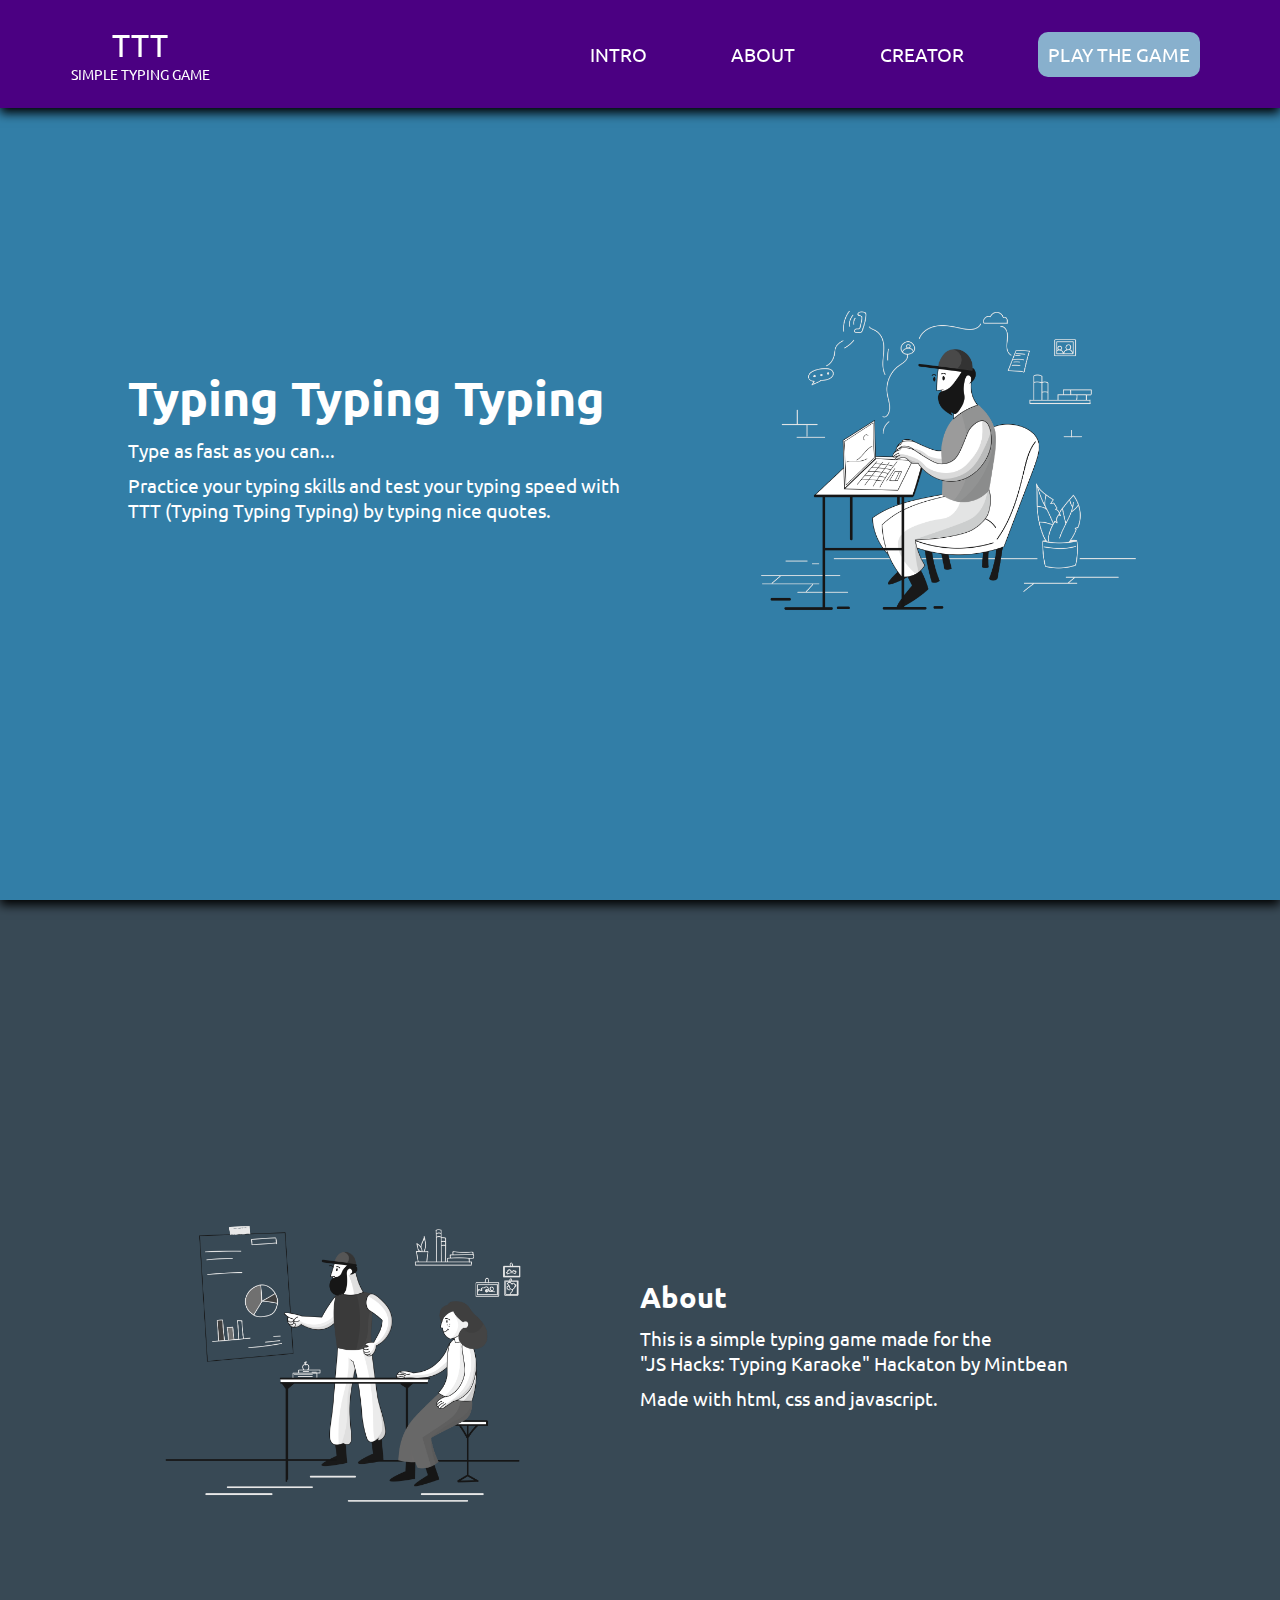
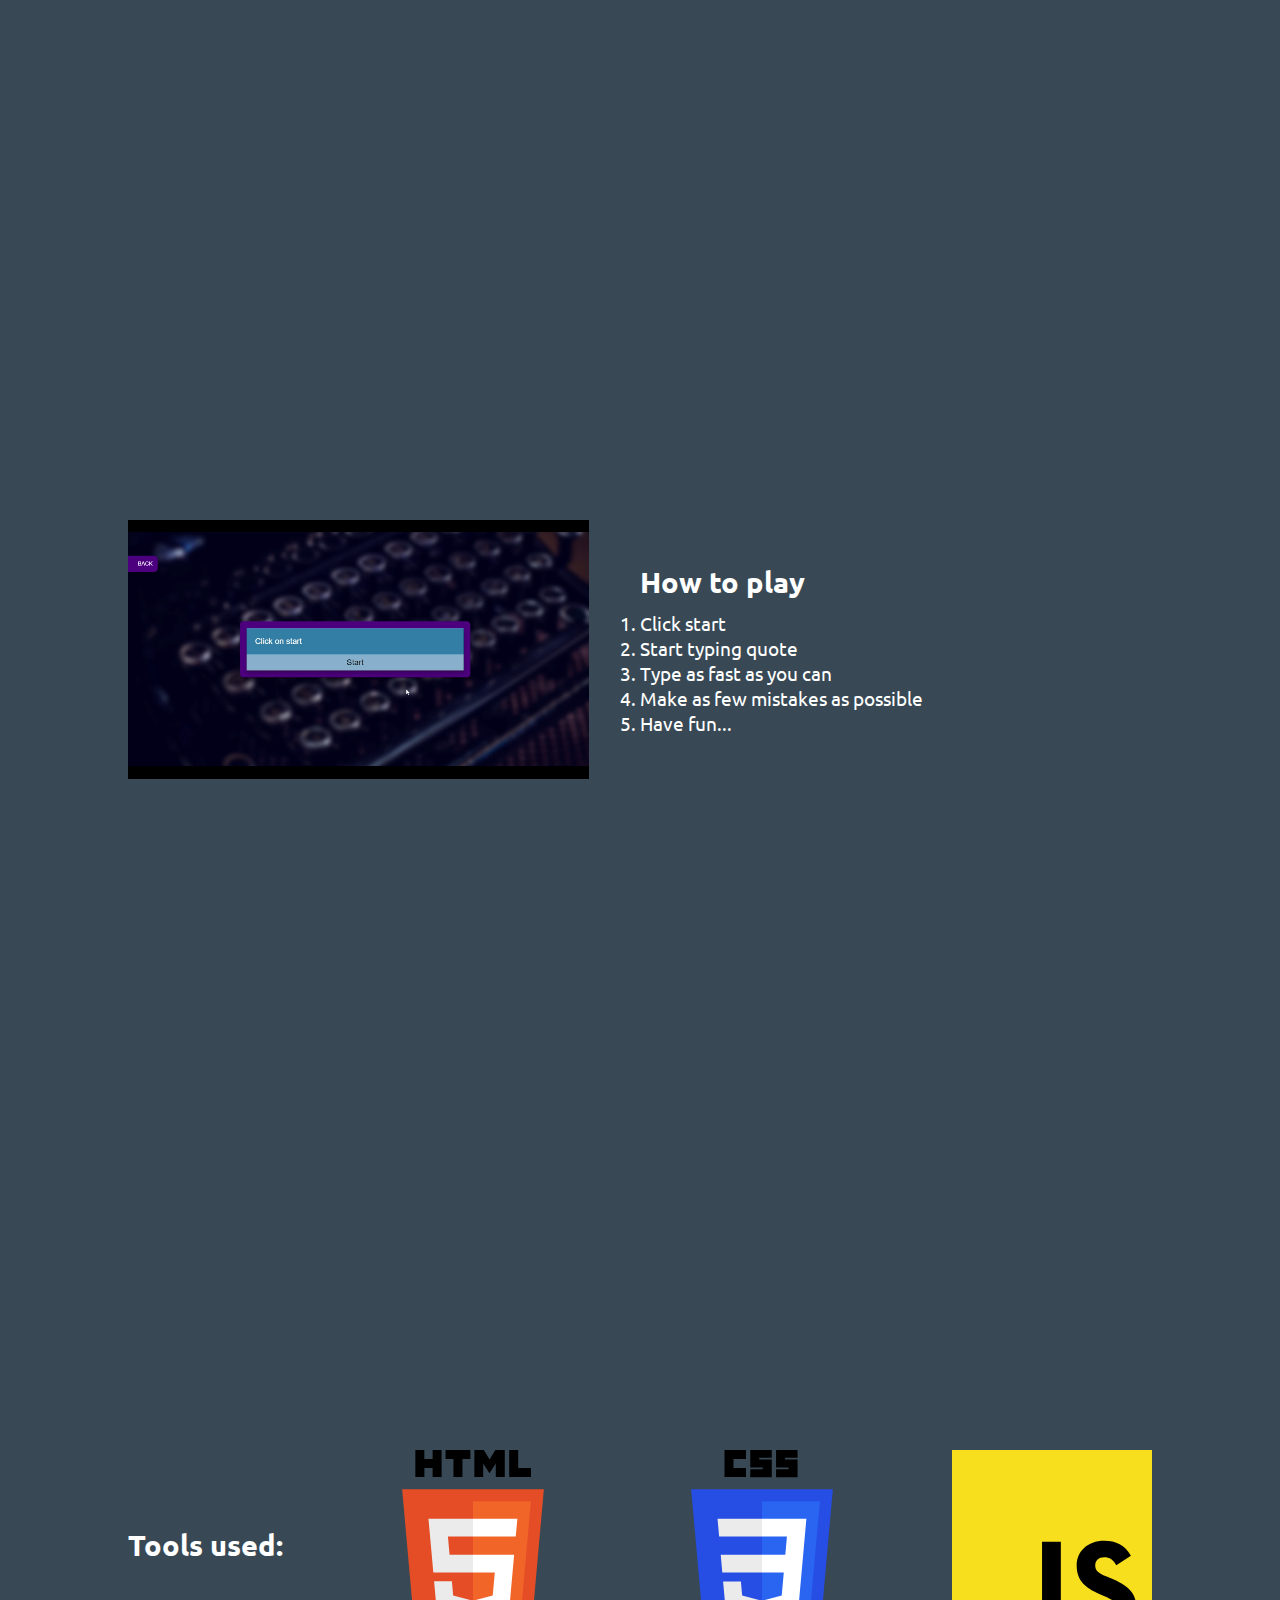
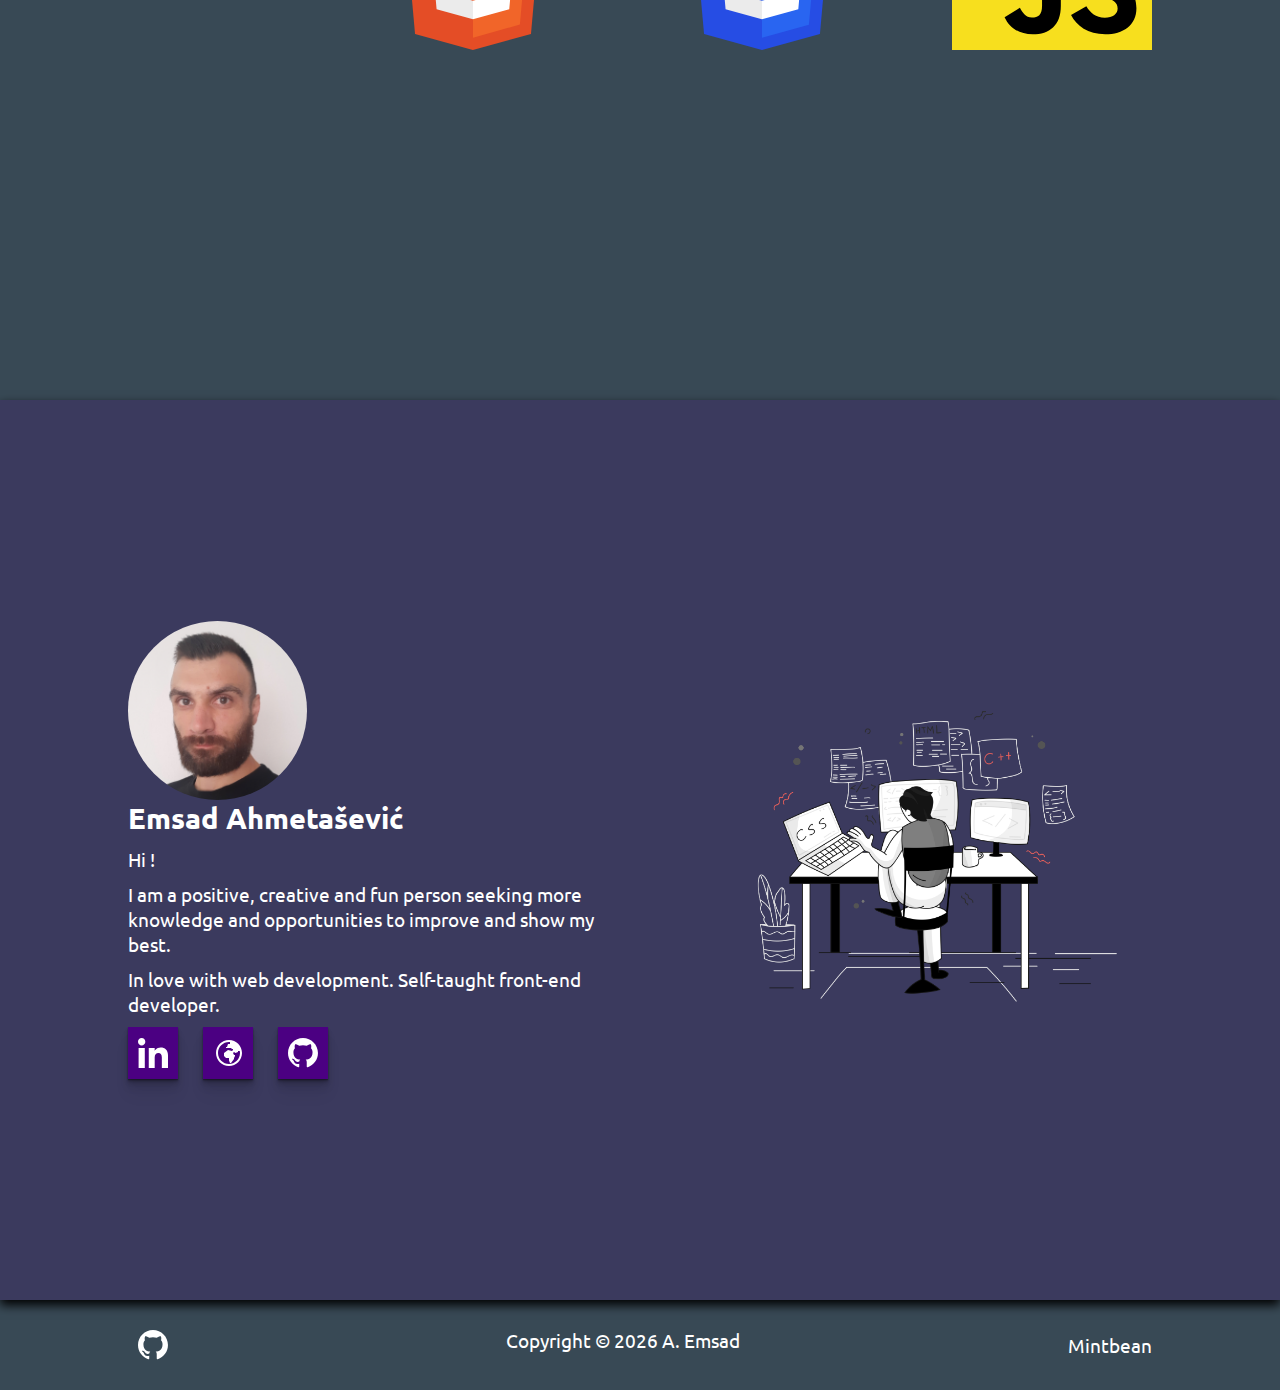
==== index.html @ a460795b "typing-game final v0.1" ====
<!DOCTYPE html>
<html lang="en">

<head>
    <meta charset="UTF-8">
    <meta http-equiv="X-UA-Compatible" content="IE=edge">
    <meta name="viewport" content="width=device-width, initial-scale=1.0">

    <link rel="stylesheet" href="https://cdnjs.cloudflare.com/ajax/libs/animate.css/4.1.1/animate.min.css" />

    <link rel="preconnect" href="https://fonts.gstatic.com">
    <link href="https://fonts.googleapis.com/css2?family=Oxygen&family=Ubuntu:wght@400;700&display=swap"
        rel="stylesheet">

    <title>Typing Typing Typing</title>

    <link rel="stylesheet" href="./css/style.css">
    <script src="./js/app.js" defer></script>
</head>

<body>

    <div class="loader">
        <div class="loader__spinner"></div>
    </div>

    <header>
        <div class="logo">
            <a href="#intro">
                TTT
                <div>Simple Typing Game</div>
            </a>

        </div>
        <nav>
            <ul>
                <li><a href="#intro">Intro</a></li>
                <li><a href="#about">About</a></li>
                <li><a href="#creator">Creator</a></li>
                <li><a class="playBtn" href="/game">Play the Game</a></li>
            </ul>
        </nav>
    </header>

    <section id="intro" class="intro">

        <div class="container">
            <article>
                <h1>Typing Typing Typing</h1>
                <p>Type as fast as you can...</p>
                <p>Practice your typing skills and test your typing speed with TTT (Typing Typing Typing) by typing nice
                    quotes.</p>
            </article>
            <aside>
                <img class="animate__animated animate__fadeInRight" src="./img/intro.png" alt="">
            </aside>
        </div>

    </section>

    <section id="about" class="about">

        <div class="container">
            <aside>
                <img class="animate__animated animate__fadeInLeft" src="./img/howto.png" alt="">
            </aside>
            <article>
                <h2>About</h2>
                <p>
                    This is a simple typing game made for the <br />
                    <a href="https://www.mintbean.io/">"JS Hacks: Typing Karaoke" Hackaton by Mintbean</a>
                </p>
                <p>
                    Made with html, css and javascript.
                </p>
            </article>
        </div>

    </section>

    <section class="about">

        <div class="container">
            <aside>
                <video autoplay loop>
                    <source src="./vid/ttt.webm" type="video/webm">
                    Your browser does not support the video tag.
                </video>
            </aside>
            <article>
                <h2>How to play</h2>
                <ol>
                    <li>Click start</li>
                    <li>Start typing quote</li>
                    <li>Type as fast as you can</li>
                    <li>Make as few mistakes as possible</li>
                    <li>Have fun...</li>
                </ol>
            </article>
        </div>

    </section>

    <section class="about">

        <div class="container">

            <h2>Tools used:</h2>
            <img class="toolIcon" src="./img/svg/html.svg" alt="">
            <img class="toolIcon" src="./img/svg/css.svg" alt="">
            <img class="toolIcon" src="./img/svg/javascript.svg" alt="">


        </div>

    </section>

    <section id="creator" class="creator">

        <div class="container">
            <article>
                <img class="avatar" src="./img/emsad.jpg" alt="">
                <h2>Emsad Ahmetašević</h2>
                <p>Hi !</p>
                <p>
                    I am a positive, creative and fun person seeking more knowledge and opportunities to improve and
                    show my best.
                </p>
                <p>In love with web development. Self-taught front-end developer.</p>

                <div class="social-icons">
                    <ul class="social-icons__list">
                        <li class="social-icons__list-item">
                            <a class="social-icon linkedin" href="https://www.linkedin.com/in/emsad" title="LinkedIn"
                                target="_blank">
                                <svg viewbox="0 0 280 280" xmlns="http://www.w3.org/2000/svg">
                                    <path
                                        d="M68.4,34.50000610351563 c0,19 -15.3,34.5 -34.2,34.5 c-18.9,0 -34.2,-15.4 -34.2,-34.5 c0,-19 15.3,-34.5 34.2,-34.5 C53.099999999999994,0.000006103515630684342 68.4,15.50000610351563 68.4,34.50000610351563 zM63.400000000000006,93.40000610351564 h-57.8 V280.20000610351565 h57.8 V93.40000610351564 zM155.8,93.40000610351564 h-55.4 V280.20000610351565 h55.4 c0,0 0,-69.3 0,-98 c0,-26.3 12.1,-41.9 35.2,-41.9 c21.3,0 31.5,15 31.5,41.9 c0,26.9 0,98 0,98 h57.5 c0,0 0,-68.2 0,-118.3 c0,-50 -28.3,-74.2 -68,-74.2 c-39.6,0 -56.3,30.9 -56.3,30.9 v-25.2 H155.8 z" />
                                </svg>
                            </a>
                        </li>
                        <li class="social-icons__list-item">
                            <a class="social-icon website" href="https://emsad87.github.io/" title="Website">
                                <svg width="32px" height="32px" viewBox="0 0 32 32" xmlns="http://www.w3.org/2000/svg">
                                    <path
                                        d="M 16 3 C 8.832 3 3 8.832 3 16 C 3 23.168 8.832 29 16 29 C 23.168 29 29 23.168 29 16 C 29 8.832 23.168 3 16 3 z M 16 5 C 16.338 5 16.67 5.0207813 17 5.0507812 L 17 7 L 15 7 L 14 10 L 13 10 L 13 11 L 18 11 L 19 12 L 20 12 L 20 13 L 19 14 L 15 13 L 11 16 L 11 19 L 13 21 L 16 21 L 16 23.5 L 17 26 L 18 26 L 21 22 L 21 21 L 22 19 L 22 18 L 21 18 L 20 16 L 21 15 L 22.5 16 L 25 15 L 25 14 L 26.808594 14 C 26.928594 14.65 27 15.316 27 16 C 27 22.065 22.065 27 16 27 C 9.935 27 5 22.065 5 16 C 5 9.935 9.935 5 16 5 z" />
                                </svg>
                            </a>
                        </li>
                        <li class="social-icons__list-item">
                            <a class="social-icon github" href="https://github.com/emsad87" title="GitHub"
                                target="_blank">
                                <svg viewbox="0 0 372 363" xmlns="http://www.w3.org/2000/svg">
                                    <path
                                        d="M185.89999389648438,0.000003051757815342171 c-102.6,0 -185.9,83.2 -185.9,185.9 c0,82.1 53.3,151.8 127.1,176.4 c9.3,1.7000000000000002 12.3,-4 12.3,-8.9 V318.7000030517578 c-51.7,11.3 -62.5,-21.9 -62.5,-21.9 c-8.4,-21.5 -20.6,-27.2 -20.6,-27.2 c-16.9,-11.5 1.3,-11.3 1.3,-11.3 c18.7,1.3 28.5,19.2 28.5,19.2 c16.6,28.4 43.5,20.2 54.1,15.4 c1.7000000000000002,-12 6.5,-20.2 11.8,-24.9 c-41.3,-4.7 -84.7,-20.6 -84.7,-91.9 c0,-20.3 7.3,-36.9 19.2,-49.9 c-1.9,-4.7 -8.3,-23.6 1.8,-49.2 c0,0 15.6,-5 51.1,19.1 c14.8,-4.1 30.7,-6.2 46.5,-6.3 c15.8,0.1 31.7,2.1 46.6,6.3 c35.5,-24 51.1,-19.1 51.1,-19.1 c10.1,25.6 3.8,44.5 1.8,49.2 c11.9,13 19.1,29.6 19.1,49.9 c0,71.4 -43.5,87.1 -84.9,91.7 c6.7,5.8 12.8,17.1 12.8,34.4 c0,24.9 0,44.9 0,51 c0,4.9 3,10.7 12.4,8.9 c73.8,-24.6 127,-94.3 127,-176.4 C371.79999389648435,83.20000305175782 288.4999938964844,0.000003051757815342171 185.89999389648438,0.000003051757815342171 z" />
                                </svg>
                            </a>
                        </li>
                    </ul>
                </div>

            </article>
            <aside>
                <img class="animate__animated animate__fadeInRight" src="./img/creator.png" alt="">
            </aside>

        </div>

    </section>

    <footer>

        <div class="container">
            <div class="icons">
                <div class="social-icons">
                    <ul class="social-icons__list">
                        <li class="social-icons__list-item">
                            <a class="social-icon github" href="https://emsad87.github.io/typing-game/" title="GitHub"
                                target="_blank">
                                <svg viewbox="0 0 372 363" xmlns="http://www.w3.org/2000/svg">
                                    <path
                                        d="M185.89999389648438,0.000003051757815342171 c-102.6,0 -185.9,83.2 -185.9,185.9 c0,82.1 53.3,151.8 127.1,176.4 c9.3,1.7000000000000002 12.3,-4 12.3,-8.9 V318.7000030517578 c-51.7,11.3 -62.5,-21.9 -62.5,-21.9 c-8.4,-21.5 -20.6,-27.2 -20.6,-27.2 c-16.9,-11.5 1.3,-11.3 1.3,-11.3 c18.7,1.3 28.5,19.2 28.5,19.2 c16.6,28.4 43.5,20.2 54.1,15.4 c1.7000000000000002,-12 6.5,-20.2 11.8,-24.9 c-41.3,-4.7 -84.7,-20.6 -84.7,-91.9 c0,-20.3 7.3,-36.9 19.2,-49.9 c-1.9,-4.7 -8.3,-23.6 1.8,-49.2 c0,0 15.6,-5 51.1,19.1 c14.8,-4.1 30.7,-6.2 46.5,-6.3 c15.8,0.1 31.7,2.1 46.6,6.3 c35.5,-24 51.1,-19.1 51.1,-19.1 c10.1,25.6 3.8,44.5 1.8,49.2 c11.9,13 19.1,29.6 19.1,49.9 c0,71.4 -43.5,87.1 -84.9,91.7 c6.7,5.8 12.8,17.1 12.8,34.4 c0,24.9 0,44.9 0,51 c0,4.9 3,10.7 12.4,8.9 c73.8,-24.6 127,-94.3 127,-176.4 C371.79999389648435,83.20000305175782 288.4999938964844,0.000003051757815342171 185.89999389648438,0.000003051757815342171 z" />
                                </svg>
                            </a>
                        </li>
                    </ul>
                </div>
            </div>
            <div class="copyright">
                <p>Copyright &copy; <span class="copy-year"></span> A. Emsad</p>
            </div>
            <div class="footer__right">
                <a href="https://www.mintbean.io/">Mintbean</a>
            </div>
        </div>

    </footer>
    <!-- Copyright year-->
    <script>
        document.querySelectorAll('.copy-year').forEach((element) => {
            element.innerText = new Date().getFullYear();
        });
    </script>
</body>

</html>
---- css/style.css ----
:root {
  --main-color: #4b0082;
  --second-color: #327ea7;
  --third-color: #384955;
  --highlight-color: #88b0cd;
  --main-font: "Ubuntu", sans-serif;
  --second-font: "Oxygen", sans-serif;
}

/* Reset */
*,
*::before,
*::after {
  box-sizing: border-box;
  padding: 0;
  margin: 0;
}

/* width */
::-webkit-scrollbar {
  width: 10px;
}

/* Track */
::-webkit-scrollbar-track {
  background: var(--third-color);
}

/* Handle */
::-webkit-scrollbar-thumb {
  background: var(--highlight-color);
  border-style: solid;
  border-width: 4px 0px;
  /* 5px top and bottom, 20px on the sides */
  border-color: var(--second-color);
}

/* Handle on hover */
::-webkit-scrollbar-thumb:hover {
  background: var(--second-color);
}

html {
  scroll-behavior: smooth;
  scroll-snap-type: y mandatory;
}

body {
  overflow-x: hidden;

  font-family: var(--main-font);
  font-size: 1.2rem;

  background-color: var(--third-color);
  color: white;
}

a {
  text-decoration: none;
  color: currentColor;
}

h1,
h2,
p {
  margin-bottom: 10px;
}

h1 {
  font-size: 3rem;
}

/* Loader */
.loader {
  position: absolute;
  top: 0;
  left: 0;
  width: 100vw;
  height: 100vh;
  z-index: 99;

  display: flex;
  justify-content: center;
  align-items: center;

  background: var(--main-color);
}

/* spinner */
.loader__spinner {
  width: 120px;
  height: 120px;

  border: 10px solid transparent;
  border-radius: 50%;
  border-top-color: var(--second-color);
  border-bottom-color: var(--second-color);

  filter: drop-shadow(0 0 5px var(--second-color));
  animation: spin 0.7s linear infinite;
}

/* spinner animation */
@keyframes spin {
  0% {
    transform: rotate(0deg);
    border-width: 10px;
  }
  50% {
    transform: rotate(180deg);
    border-width: 1px;
  }
  100% {
    transform: rotate(360deg);
    border-width: 10px;
  }
}

svg {
  fill: #fff;
  display: block;
}

.social-icons {
}

.social-icons__list {
  display: flex;
  gap: 25px;
}

.social-icons__list-item {
  display: flex;
  align-items: center;
  padding: 10px;
  color: currentColor;
}

.creator .social-icons__list-item {
  background: var(--main-color);
  box-shadow: 0 1px 1px rgba(0, 0, 0, 0.25), 0 2px 2px rgba(0, 0, 0, 0.2),
    0 4px 4px rgba(0, 0, 0, 0.15), 0 8px 8px rgba(0, 0, 0, 0.1),
    0 16px 16px rgba(0, 0, 0, 0.05);
}

.social-icon {
  display: block;
  height: auto;
  width: 30px;
  transition: all 0.5s;
}

.social-icon-text {
  display: inline-block;
  padding-left: 15px;
}

header {
  position: fixed;
  top: 0;
  width: 100%;
  z-index: 98;

  display: flex;
  justify-content: space-between;
  align-items: center;
  padding: 15px;

  color: white;

  background: var(--main-color);
  box-shadow: 0 5px 10px black;
}

.logo {
  width: 20%;

  font-size: 2rem;
  text-align: center;
}

.logo div {
  font-size: 0.9rem;
}

nav {
  width: 60%;
}

nav ul {
  display: flex;
  justify-content: space-evenly;
}

nav li {
  list-style: none;
}

header a {
  display: inline-block;
  width: 100%;
  padding: 10px;
  text-align: center;
  text-transform: uppercase;
}

.playBtn {
  background-color: var(--highlight-color);
  border-radius: 10px;
}

section {
  display: flex;
  position: relative;
  min-height: 100vh;
  width: 100%;

  z-index: 1;

  scroll-snap-align: start;
}

.container {
  position: relative;
  width: 80%;
  min-height: 100%;
  margin: 0 auto;
  display: flex;
  justify-content: space-between;
  align-items: center;
}

article {
  width: 50%;
}

aside {
  width: 45%;
}

.intro {
  background-color: var(--second-color);
  box-shadow: 0 5px 10px black;
}

img,
video {
  width: 100%;
  display: block;
}

.creator {
  background: url("../img/creator-bg.jpg") fixed center / cover;
  color: white;
  box-shadow: 0 5px 10px black;
}

.creator::before {
  content: "";
  position: absolute;
  top: 0;
  left: 0;
  z-index: -1;
  width: 100%;
  height: 100%;

  background-color: rgba(75, 0, 130, 0.2);
}

.avatar {
  border-radius: 50%;
  width: 35%;
}

.tools {
  display: flex;
}

.toolIcon {
  width: 200px;
  height: 200px;
}

footer {
  display: flex;
  min-height: 10vh;
  scroll-snap-align: end;
}
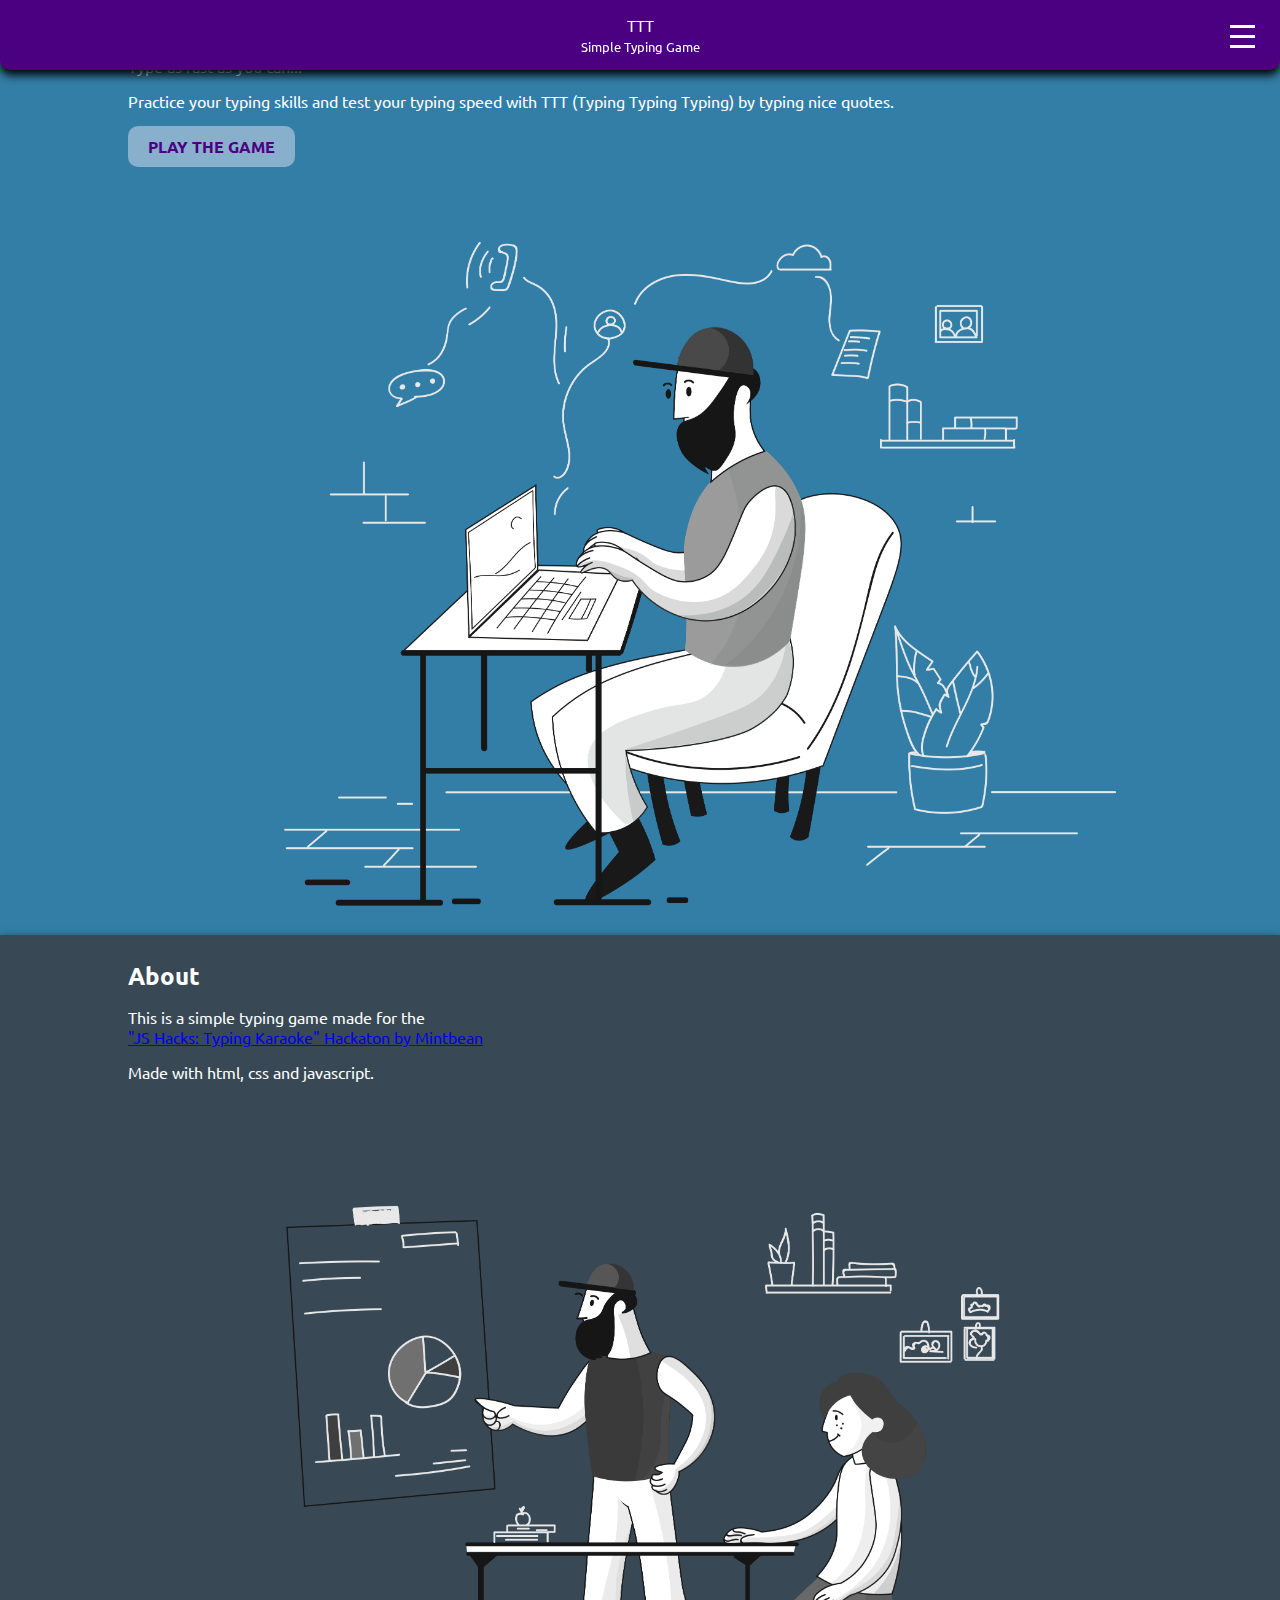
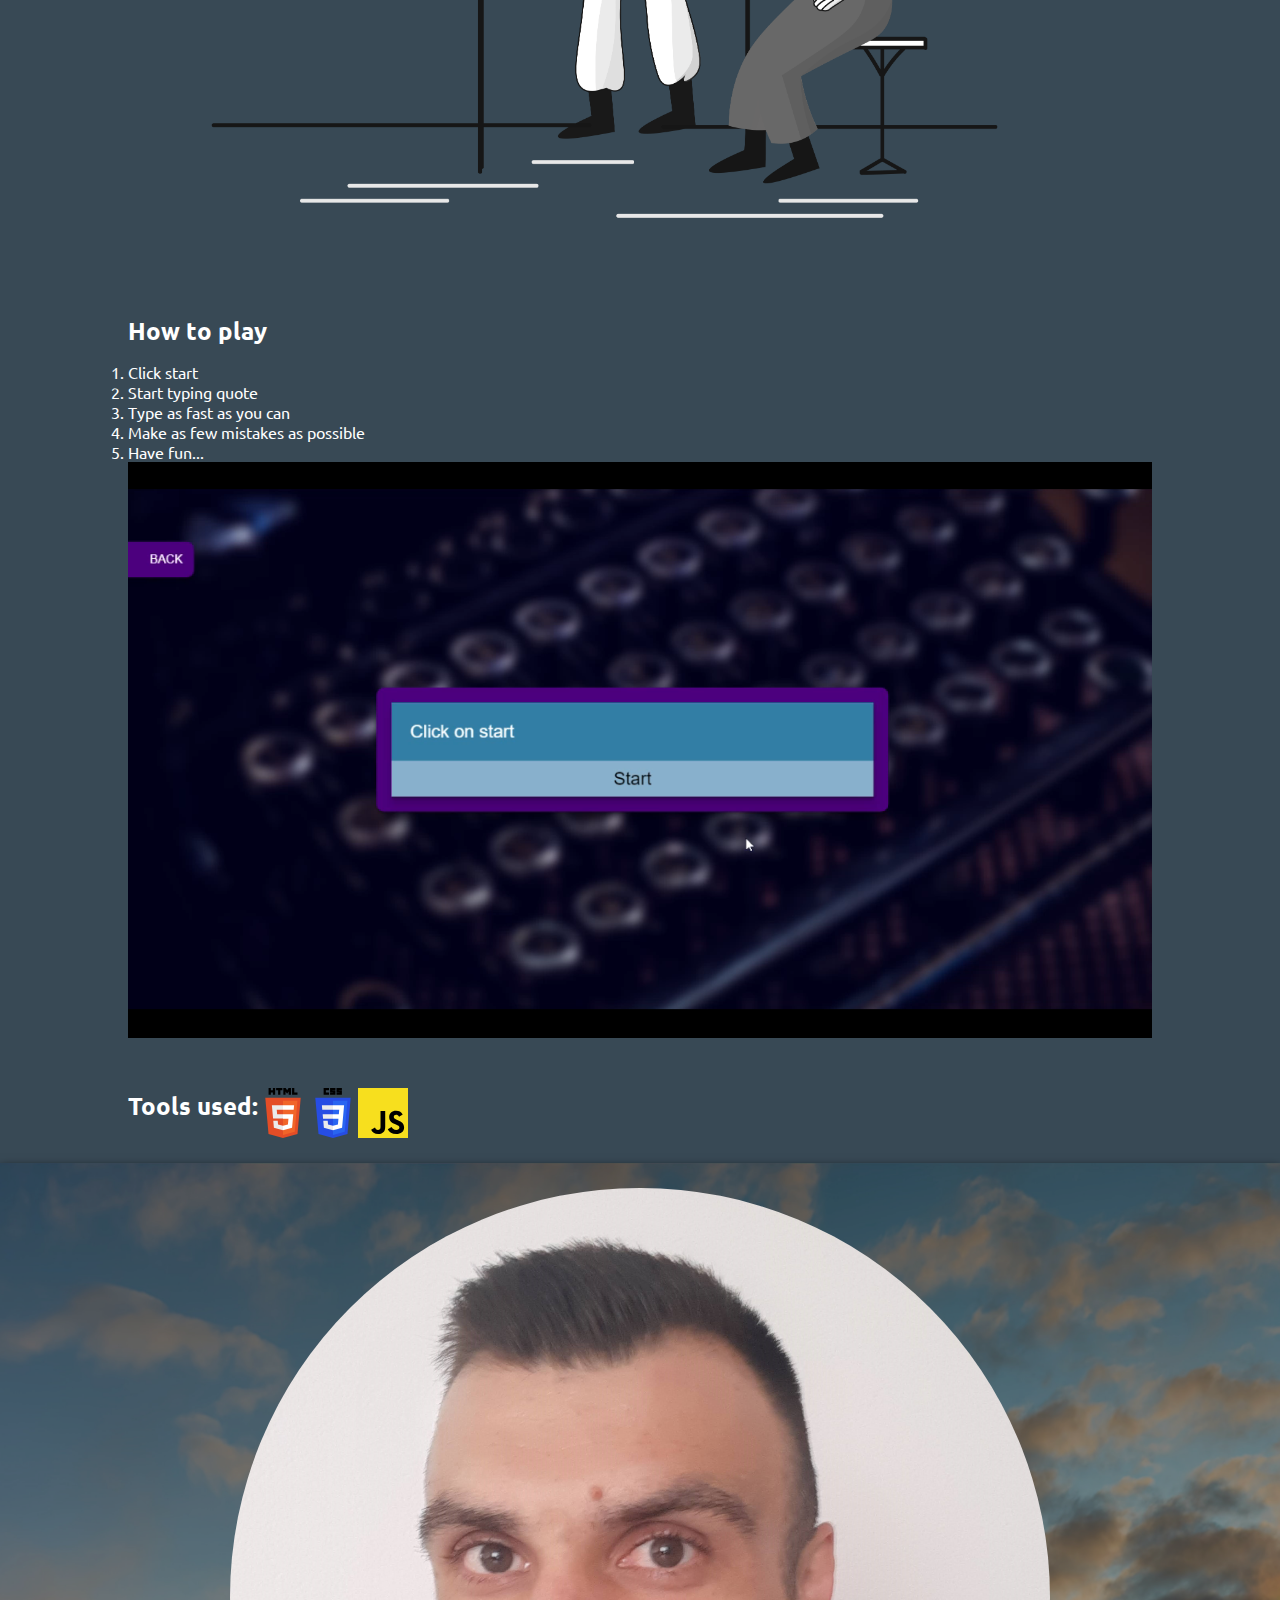
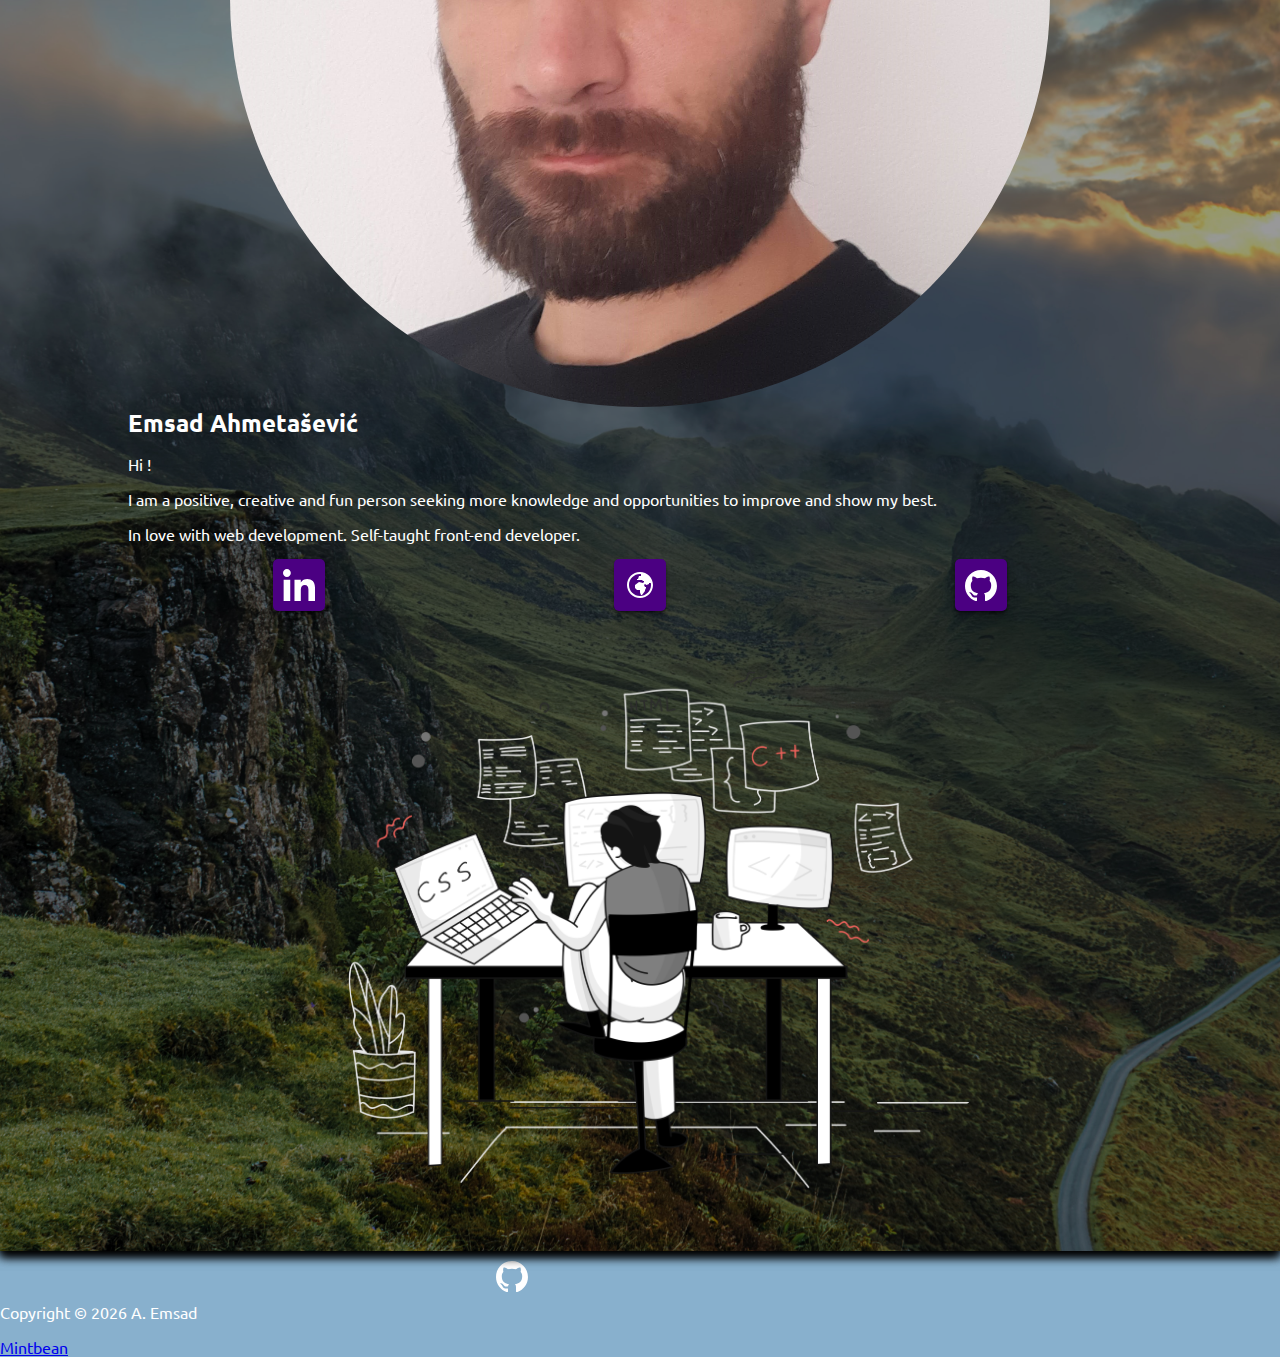
==== commit b2c58f36: "Changes" ====
--- a/index.html
+++ b/index.html
@@ -6,14 +6,31 @@
     <meta http-equiv="X-UA-Compatible" content="IE=edge">
     <meta name="viewport" content="width=device-width, initial-scale=1.0">
 
+    <!--  Essential META Tags -->
+
+    <meta property="og:title" content="TTT Typing Game by Emsad | JS Hacks: Typing Karaoke Hackaton by Mintbean">
+    <meta property=" og:description"
+        content="Type as fast as you can... | Practice your typing skills and test your typing speed with TTT (Typing Typing Typing) by typing nice quotes.">
+    <meta property="og:image" content="https://emsad87.github.io/typing-game/TTT.png">
+    <meta property="og:url" content="https://emsad87.github.io/typing-game/">
+    <meta name="twitter:card" content="summary_large_image">
+
+    <meta name="author" content="Emsad Ahmetašević">
+
+
+    <!--  Non-Essential, But Recommended -->
+
+    <meta property="og:site_name" content="TTT Typing Game by Emsad | JS Hacks: Typing Karaoke Hackaton by Mintbean">
+    <meta name="twitter:image:alt" content="TTT Typing Game Preview">
+
+    <title>TTT Typing Game by Emsad | JS Hacks: Typing Karaoke Hackaton by Mintbean</title>
+
     <link rel="stylesheet" href="https://cdnjs.cloudflare.com/ajax/libs/animate.css/4.1.1/animate.min.css" />
 
     <link rel="preconnect" href="https://fonts.gstatic.com">
     <link href="https://fonts.googleapis.com/css2?family=Oxygen&family=Ubuntu:wght@400;700&display=swap"
         rel="stylesheet">
 
-    <title>Typing Typing Typing</title>
-
     <link rel="stylesheet" href="./css/style.css">
     <script src="./js/app.js" defer></script>
 </head>
@@ -24,153 +41,145 @@
         <div class="loader__spinner"></div>
     </div>
 
-    <header>
+    <nav>
         <div class="logo">
             <a href="#intro">
-                TTT
-                <div>Simple Typing Game</div>
+                <div>TTT</div>
+                <small>Simple Typing Game</small>
             </a>
-
-        </div>
-        <nav>
-            <ul>
-                <li><a href="#intro">Intro</a></li>
-                <li><a href="#about">About</a></li>
-                <li><a href="#creator">Creator</a></li>
-                <li><a class="playBtn" href="/game">Play the Game</a></li>
-            </ul>
-        </nav>
-    </header>
-
-    <section id="intro" class="intro">
+        </div>
+        <div class="navbar__toggle" id="js-navbar-toggle"></div>
+        <ul id="js-menu" class="navbar__links">
+            <li><a href="#intro">Intro</a></li>
+            <li><a href="#about">About</a></li>
+            <li><a href="#creator">Creator</a></li>
+            <li><a class="playBtn" href="./game">Play the Game</a></li>
+        </ul>
+    </nav>
+
+    <header id="intro" class="intro">
 
         <div class="container">
+
             <article>
                 <h1>Typing Typing Typing</h1>
                 <p>Type as fast as you can...</p>
                 <p>Practice your typing skills and test your typing speed with TTT (Typing Typing Typing) by typing nice
                     quotes.</p>
+                <a class="playBtn" href="./game">Play the Game</a>
             </article>
             <aside>
-                <img class="animate__animated animate__fadeInRight" src="./img/intro.png" alt="">
+                <img src="./img/intro.png" alt="">
             </aside>
-        </div>
-
-    </section>
-
-    <section id="about" class="about">
+
+        </div>
+
+    </header>
+
+    <main class="main">
 
         <div class="container">
-            <aside>
-                <img class="animate__animated animate__fadeInLeft" src="./img/howto.png" alt="">
-            </aside>
-            <article>
-                <h2>About</h2>
-                <p>
-                    This is a simple typing game made for the <br />
-                    <a href="https://www.mintbean.io/">"JS Hacks: Typing Karaoke" Hackaton by Mintbean</a>
-                </p>
-                <p>
-                    Made with html, css and javascript.
-                </p>
-            </article>
-        </div>
-
-    </section>
-
-    <section class="about">
+
+            <section id="about" class="about">
+                <article>
+                    <h2>About</h2>
+                    <p>
+                        This is a simple typing game made for the <br />
+                        <a href="https://www.mintbean.io/">"JS Hacks: Typing Karaoke" Hackaton by Mintbean</a>
+                    </p>
+                    <p>
+                        Made with html, css and javascript.
+                    </p>
+                </article>
+                <aside>
+                    <img src="./img/howto.png" alt="">
+                </aside>
+            </section>
+
+            <section class="how-to-play">
+                <article>
+                    <h2>How to play</h2>
+                    <ol>
+                        <li>Click start</li>
+                        <li>Start typing quote</li>
+                        <li>Type as fast as you can</li>
+                        <li>Make as few mistakes as possible</li>
+                        <li>Have fun...</li>
+                    </ol>
+                </article>
+                <aside>
+                    <video autoplay loop>
+                        <source src="./vid/ttt.webm" type="video/webm">
+                        Your browser does not support the video tag.
+                    </video>
+                </aside>
+            </section>
+
+            <section class="tools">
+                <h2>Tools used:</h2>
+                <img class="toolIcon" src="./img/svg/html.svg" alt="">
+                <img class="toolIcon" src="./img/svg/css.svg" alt="">
+                <img class="toolIcon" src="./img/svg/javascript.svg" alt="">
+            </section>
+
+        </div>
+
+        <section id="creator" class="creator">
+
+            <div class="container">
+                <article>
+                    <img class="avatar" src="./img/emsad.jpg" alt="">
+                    <h2>Emsad Ahmetašević</h2>
+                    <p>Hi !</p>
+                    <p>
+                        I am a positive, creative and fun person seeking more knowledge and opportunities to improve and
+                        show my best.
+                    </p>
+                    <p>In love with web development. Self-taught front-end developer.</p>
+                    <div class="social-icons">
+                        <ul class="social-icons__list">
+                            <li class="social-icons__list-item">
+                                <a class="social-icon linkedin" href="https://www.linkedin.com/in/emsad"
+                                    title="LinkedIn" target="_blank">
+                                    <svg viewbox="0 0 280 280" xmlns="http://www.w3.org/2000/svg">
+                                        <path
+                                            d="M68.4,34.50000610351563 c0,19 -15.3,34.5 -34.2,34.5 c-18.9,0 -34.2,-15.4 -34.2,-34.5 c0,-19 15.3,-34.5 34.2,-34.5 C53.099999999999994,0.000006103515630684342 68.4,15.50000610351563 68.4,34.50000610351563 zM63.400000000000006,93.40000610351564 h-57.8 V280.20000610351565 h57.8 V93.40000610351564 zM155.8,93.40000610351564 h-55.4 V280.20000610351565 h55.4 c0,0 0,-69.3 0,-98 c0,-26.3 12.1,-41.9 35.2,-41.9 c21.3,0 31.5,15 31.5,41.9 c0,26.9 0,98 0,98 h57.5 c0,0 0,-68.2 0,-118.3 c0,-50 -28.3,-74.2 -68,-74.2 c-39.6,0 -56.3,30.9 -56.3,30.9 v-25.2 H155.8 z" />
+                                    </svg>
+                                </a>
+                            </li>
+                            <li class="social-icons__list-item">
+                                <a class="social-icon website" href="https://emsad87.github.io/" title="Website">
+                                    <svg viewBox="0 0 32 32" xmlns="http://www.w3.org/2000/svg">
+                                        <path
+                                            d="M 16 3 C 8.832 3 3 8.832 3 16 C 3 23.168 8.832 29 16 29 C 23.168 29 29 23.168 29 16 C 29 8.832 23.168 3 16 3 z M 16 5 C 16.338 5 16.67 5.0207813 17 5.0507812 L 17 7 L 15 7 L 14 10 L 13 10 L 13 11 L 18 11 L 19 12 L 20 12 L 20 13 L 19 14 L 15 13 L 11 16 L 11 19 L 13 21 L 16 21 L 16 23.5 L 17 26 L 18 26 L 21 22 L 21 21 L 22 19 L 22 18 L 21 18 L 20 16 L 21 15 L 22.5 16 L 25 15 L 25 14 L 26.808594 14 C 26.928594 14.65 27 15.316 27 16 C 27 22.065 22.065 27 16 27 C 9.935 27 5 22.065 5 16 C 5 9.935 9.935 5 16 5 z" />
+                                    </svg>
+                                </a>
+                            </li>
+                            <li class="social-icons__list-item">
+                                <a class="social-icon github" href="https://github.com/emsad87" title="GitHub"
+                                    target="_blank">
+                                    <svg viewbox="0 0 372 363" xmlns="http://www.w3.org/2000/svg">
+                                        <path
+                                            d="M185.89999389648438,0.000003051757815342171 c-102.6,0 -185.9,83.2 -185.9,185.9 c0,82.1 53.3,151.8 127.1,176.4 c9.3,1.7000000000000002 12.3,-4 12.3,-8.9 V318.7000030517578 c-51.7,11.3 -62.5,-21.9 -62.5,-21.9 c-8.4,-21.5 -20.6,-27.2 -20.6,-27.2 c-16.9,-11.5 1.3,-11.3 1.3,-11.3 c18.7,1.3 28.5,19.2 28.5,19.2 c16.6,28.4 43.5,20.2 54.1,15.4 c1.7000000000000002,-12 6.5,-20.2 11.8,-24.9 c-41.3,-4.7 -84.7,-20.6 -84.7,-91.9 c0,-20.3 7.3,-36.9 19.2,-49.9 c-1.9,-4.7 -8.3,-23.6 1.8,-49.2 c0,0 15.6,-5 51.1,19.1 c14.8,-4.1 30.7,-6.2 46.5,-6.3 c15.8,0.1 31.7,2.1 46.6,6.3 c35.5,-24 51.1,-19.1 51.1,-19.1 c10.1,25.6 3.8,44.5 1.8,49.2 c11.9,13 19.1,29.6 19.1,49.9 c0,71.4 -43.5,87.1 -84.9,91.7 c6.7,5.8 12.8,17.1 12.8,34.4 c0,24.9 0,44.9 0,51 c0,4.9 3,10.7 12.4,8.9 c73.8,-24.6 127,-94.3 127,-176.4 C371.79999389648435,83.20000305175782 288.4999938964844,0.000003051757815342171 185.89999389648438,0.000003051757815342171 z" />
+                                    </svg>
+                                </a>
+                            </li>
+                        </ul>
+                    </div>
+                </article>
+                <aside>
+                    <img src="./img/creator.png" alt="">
+                </aside>
+            </div>
+
+        </section>
+
+    </main>
+
+    <footer>
 
         <div class="container">
-            <aside>
-                <video autoplay loop>
-                    <source src="./vid/ttt.webm" type="video/webm">
-                    Your browser does not support the video tag.
-                </video>
-            </aside>
-            <article>
-                <h2>How to play</h2>
-                <ol>
-                    <li>Click start</li>
-                    <li>Start typing quote</li>
-                    <li>Type as fast as you can</li>
-                    <li>Make as few mistakes as possible</li>
-                    <li>Have fun...</li>
-                </ol>
-            </article>
-        </div>
-
-    </section>
-
-    <section class="about">
-
-        <div class="container">
-
-            <h2>Tools used:</h2>
-            <img class="toolIcon" src="./img/svg/html.svg" alt="">
-            <img class="toolIcon" src="./img/svg/css.svg" alt="">
-            <img class="toolIcon" src="./img/svg/javascript.svg" alt="">
-
-
-        </div>
-
-    </section>
-
-    <section id="creator" class="creator">
-
-        <div class="container">
-            <article>
-                <img class="avatar" src="./img/emsad.jpg" alt="">
-                <h2>Emsad Ahmetašević</h2>
-                <p>Hi !</p>
-                <p>
-                    I am a positive, creative and fun person seeking more knowledge and opportunities to improve and
-                    show my best.
-                </p>
-                <p>In love with web development. Self-taught front-end developer.</p>
-
-                <div class="social-icons">
-                    <ul class="social-icons__list">
-                        <li class="social-icons__list-item">
-                            <a class="social-icon linkedin" href="https://www.linkedin.com/in/emsad" title="LinkedIn"
-                                target="_blank">
-                                <svg viewbox="0 0 280 280" xmlns="http://www.w3.org/2000/svg">
-                                    <path
-                                        d="M68.4,34.50000610351563 c0,19 -15.3,34.5 -34.2,34.5 c-18.9,0 -34.2,-15.4 -34.2,-34.5 c0,-19 15.3,-34.5 34.2,-34.5 C53.099999999999994,0.000006103515630684342 68.4,15.50000610351563 68.4,34.50000610351563 zM63.400000000000006,93.40000610351564 h-57.8 V280.20000610351565 h57.8 V93.40000610351564 zM155.8,93.40000610351564 h-55.4 V280.20000610351565 h55.4 c0,0 0,-69.3 0,-98 c0,-26.3 12.1,-41.9 35.2,-41.9 c21.3,0 31.5,15 31.5,41.9 c0,26.9 0,98 0,98 h57.5 c0,0 0,-68.2 0,-118.3 c0,-50 -28.3,-74.2 -68,-74.2 c-39.6,0 -56.3,30.9 -56.3,30.9 v-25.2 H155.8 z" />
-                                </svg>
-                            </a>
-                        </li>
-                        <li class="social-icons__list-item">
-                            <a class="social-icon website" href="https://emsad87.github.io/" title="Website">
-                                <svg width="32px" height="32px" viewBox="0 0 32 32" xmlns="http://www.w3.org/2000/svg">
-                                    <path
-                                        d="M 16 3 C 8.832 3 3 8.832 3 16 C 3 23.168 8.832 29 16 29 C 23.168 29 29 23.168 29 16 C 29 8.832 23.168 3 16 3 z M 16 5 C 16.338 5 16.67 5.0207813 17 5.0507812 L 17 7 L 15 7 L 14 10 L 13 10 L 13 11 L 18 11 L 19 12 L 20 12 L 20 13 L 19 14 L 15 13 L 11 16 L 11 19 L 13 21 L 16 21 L 16 23.5 L 17 26 L 18 26 L 21 22 L 21 21 L 22 19 L 22 18 L 21 18 L 20 16 L 21 15 L 22.5 16 L 25 15 L 25 14 L 26.808594 14 C 26.928594 14.65 27 15.316 27 16 C 27 22.065 22.065 27 16 27 C 9.935 27 5 22.065 5 16 C 5 9.935 9.935 5 16 5 z" />
-                                </svg>
-                            </a>
-                        </li>
-                        <li class="social-icons__list-item">
-                            <a class="social-icon github" href="https://github.com/emsad87" title="GitHub"
-                                target="_blank">
-                                <svg viewbox="0 0 372 363" xmlns="http://www.w3.org/2000/svg">
-                                    <path
-                                        d="M185.89999389648438,0.000003051757815342171 c-102.6,0 -185.9,83.2 -185.9,185.9 c0,82.1 53.3,151.8 127.1,176.4 c9.3,1.7000000000000002 12.3,-4 12.3,-8.9 V318.7000030517578 c-51.7,11.3 -62.5,-21.9 -62.5,-21.9 c-8.4,-21.5 -20.6,-27.2 -20.6,-27.2 c-16.9,-11.5 1.3,-11.3 1.3,-11.3 c18.7,1.3 28.5,19.2 28.5,19.2 c16.6,28.4 43.5,20.2 54.1,15.4 c1.7000000000000002,-12 6.5,-20.2 11.8,-24.9 c-41.3,-4.7 -84.7,-20.6 -84.7,-91.9 c0,-20.3 7.3,-36.9 19.2,-49.9 c-1.9,-4.7 -8.3,-23.6 1.8,-49.2 c0,0 15.6,-5 51.1,19.1 c14.8,-4.1 30.7,-6.2 46.5,-6.3 c15.8,0.1 31.7,2.1 46.6,6.3 c35.5,-24 51.1,-19.1 51.1,-19.1 c10.1,25.6 3.8,44.5 1.8,49.2 c11.9,13 19.1,29.6 19.1,49.9 c0,71.4 -43.5,87.1 -84.9,91.7 c6.7,5.8 12.8,17.1 12.8,34.4 c0,24.9 0,44.9 0,51 c0,4.9 3,10.7 12.4,8.9 c73.8,-24.6 127,-94.3 127,-176.4 C371.79999389648435,83.20000305175782 288.4999938964844,0.000003051757815342171 185.89999389648438,0.000003051757815342171 z" />
-                                </svg>
-                            </a>
-                        </li>
-                    </ul>
-                </div>
-
-            </article>
-            <aside>
-                <img class="animate__animated animate__fadeInRight" src="./img/creator.png" alt="">
-            </aside>
-
-        </div>
-
-    </section>
-
-    <footer>
-
-        <div class="container">
+
             <div class="icons">
                 <div class="social-icons">
                     <ul class="social-icons__list">
@@ -186,6 +195,7 @@
                     </ul>
                 </div>
             </div>
+
             <div class="copyright">
                 <p>Copyright &copy; <span class="copy-year"></span> A. Emsad</p>
             </div>
@@ -200,6 +210,16 @@
         document.querySelectorAll('.copy-year').forEach((element) => {
             element.innerText = new Date().getFullYear();
         });
+
+        function hamMenu() {
+            let menu = document.querySelector("nav");
+
+            if (menu.style.display === "none") {
+                menu.style.display = "block"
+            } else {
+                menu.style.display = "none"
+            }
+        }
     </script>
 </body>
 
--- a/css/style.css
+++ b/css/style.css
@@ -1,21 +1,4 @@
-:root {
-  --main-color: #4b0082;
-  --second-color: #327ea7;
-  --third-color: #384955;
-  --highlight-color: #88b0cd;
-  --main-font: "Ubuntu", sans-serif;
-  --second-font: "Oxygen", sans-serif;
-}
-
-/* Reset */
-*,
-*::before,
-*::after {
-  box-sizing: border-box;
-  padding: 0;
-  margin: 0;
-}
-
+/* Scrollbar */
 /* width */
 ::-webkit-scrollbar {
   width: 10px;
@@ -31,7 +14,6 @@
   background: var(--highlight-color);
   border-style: solid;
   border-width: 4px 0px;
-  /* 5px top and bottom, 20px on the sides */
   border-color: var(--second-color);
 }
 
@@ -40,49 +22,17 @@
   background: var(--second-color);
 }
 
-html {
-  scroll-behavior: smooth;
-  scroll-snap-type: y mandatory;
-}
-
-body {
-  overflow-x: hidden;
-
-  font-family: var(--main-font);
-  font-size: 1.2rem;
-
-  background-color: var(--third-color);
-  color: white;
-}
-
-a {
-  text-decoration: none;
-  color: currentColor;
-}
-
-h1,
-h2,
-p {
-  margin-bottom: 10px;
-}
-
-h1 {
-  font-size: 3rem;
-}
-
 /* Loader */
 .loader {
   position: absolute;
   top: 0;
   left: 0;
+  z-index: 99;
+  display: flex;
+  justify-content: center;
+  align-items: center;
   width: 100vw;
   height: 100vh;
-  z-index: 99;
-
-  display: flex;
-  justify-content: center;
-  align-items: center;
-
   background: var(--main-color);
 }
 
@@ -90,12 +40,10 @@
 .loader__spinner {
   width: 120px;
   height: 120px;
-
   border: 10px solid transparent;
   border-radius: 50%;
   border-top-color: var(--second-color);
   border-bottom-color: var(--second-color);
-
   filter: drop-shadow(0 0 5px var(--second-color));
   animation: spin 0.7s linear infinite;
 }
@@ -115,18 +63,144 @@
     border-width: 10px;
   }
 }
-
+/* Header */
+nav {
+  position: fixed;
+  top: 0;
+  left: 0;
+  z-index: 98;
+  display: flex;
+  flex-direction: column;
+  align-items: center;
+  width: 100%;
+  height: auto;
+  padding: 15px;
+  text-align: center;
+  background: var(--main-color);
+  border-radius: 0 0 10px 10px;
+  box-shadow: 0 5px 10px black;
+}
+nav a {
+  text-decoration: none;
+  color: currentColor;
+}
+nav .navbar__toggle {
+  position: absolute;
+  top: 25px;
+  right: 25px;
+  cursor: pointer;
+  color: currentColor;
+}
+nav .navbar__toggle span {
+  display: block;
+  width: 25px;
+  height: 10px;
+  border-top: 3px solid currentColor;
+}
+nav .navbar__links {
+  display: none;
+  margin-top: 25px;
+}
+nav ul {
+  list-style: none;
+}
+nav .active {
+  display: flex;
+  flex-direction: column;
+  gap: 15px;
+}
+
+.creator, .main, .intro {
+  position: relative;
+  display: flex;
+  justify-content: center;
+  align-items: center;
+  flex-direction: column;
+}
+
+.container {
+  width: 85%;
+  max-width: 1024px;
+}
+
+.intro {
+  min-height: 100vh;
+  width: 100%;
+  padding: 0 25px;
+  background-color: var(--second-color);
+  box-shadow: 0 5px 10px black;
+}
+
+.main {
+  min-height: 100vh;
+  width: 100%;
+  background-color: var(--third-color);
+  box-shadow: 0 5px 10px black;
+}
+
+section {
+  position: relative;
+  padding: 25px 0;
+}
+
+.creator {
+  min-height: 100vh;
+  color: white;
+  box-shadow: 0 5px 10px black;
+  z-index: 1;
+}
+.creator::before {
+  content: "";
+  position: absolute;
+  top: 0;
+  left: 0;
+  width: 100%;
+  height: 100%;
+  z-index: -1;
+  background: url("../img/creator-bg.jpg") center/cover;
+}
+.creator::after {
+  content: "";
+  position: absolute;
+  top: 0;
+  left: 0;
+  width: 100%;
+  height: 100%;
+  z-index: -1;
+  background: rgba(0, 0, 0, 0.4);
+}
+.creator img {
+  width: 80%;
+  margin: 0 auto;
+  border-radius: 50%;
+}
+
+.tools {
+  display: flex;
+  align-items: center;
+}
+.tools img {
+  width: 50px;
+  height: 50px;
+}
+
+/* svg */
 svg {
-  fill: #fff;
-  display: block;
-}
-
+  fill: currentColor;
+  display: block;
+}
+
+/* Social icons */
 .social-icons {
+  display: flex;
+  align-items: center;
+  justify-content: center;
 }
 
 .social-icons__list {
   display: flex;
-  gap: 25px;
+  width: 100%;
+  justify-content: space-around;
 }
 
 .social-icons__list-item {
@@ -138,15 +212,14 @@
 
 .creator .social-icons__list-item {
   background: var(--main-color);
-  box-shadow: 0 1px 1px rgba(0, 0, 0, 0.25), 0 2px 2px rgba(0, 0, 0, 0.2),
-    0 4px 4px rgba(0, 0, 0, 0.15), 0 8px 8px rgba(0, 0, 0, 0.1),
-    0 16px 16px rgba(0, 0, 0, 0.05);
+  border-radius: 5px;
+  box-shadow: 0 1px 1px rgba(0, 0, 0, 0.25), 0 2px 2px rgba(0, 0, 0, 0.2), 0 4px 4px rgba(0, 0, 0, 0.15), 0 8px 8px rgba(0, 0, 0, 0.1), 0 16px 16px rgba(0, 0, 0, 0.05);
 }
 
 .social-icon {
   display: block;
   height: auto;
-  width: 30px;
+  width: 32px;
   transition: all 0.5s;
 }
 
@@ -155,134 +228,65 @@
   padding-left: 15px;
 }
 
-header {
-  position: fixed;
-  top: 0;
-  width: 100%;
-  z-index: 98;
-
-  display: flex;
-  justify-content: space-between;
-  align-items: center;
-  padding: 15px;
-
+:root {
+  --main-color: #4b0082;
+  --second-color: #327ea7;
+  --third-color: #384955;
+  --highlight-color: #88b0cd;
+  --main-font: "Ubuntu", sans-serif;
+  --second-font: "Oxygen", sans-serif;
+}
+
+/* Reset */
+*,
+*::before,
+*::after {
+  box-sizing: border-box;
+  padding: 0;
+  margin: 0;
+}
+
+h1,
+h2,
+p {
+  margin-bottom: 15px;
+}
+
+html {
+  scroll-behavior: smooth;
+  /* scroll-snap-type: y mandatory; */
+}
+
+body {
+  font-family: var(--main-font);
+  background-color: var(--highlight-color);
   color: white;
-
-  background: var(--main-color);
-  box-shadow: 0 5px 10px black;
-}
-
-.logo {
-  width: 20%;
-
-  font-size: 2rem;
-  text-align: center;
-}
-
-.logo div {
-  font-size: 0.9rem;
-}
-
-nav {
-  width: 60%;
-}
-
-nav ul {
-  display: flex;
-  justify-content: space-evenly;
-}
-
-nav li {
-  list-style: none;
-}
-
-header a {
+}
+
+img,
+video {
+  width: 100%;
+  display: block;
+}
+
+/* svg */
+svg {
+  fill: #fff;
+  display: block;
+  width: 100%;
+}
+
+.playBtn {
   display: inline-block;
-  width: 100%;
-  padding: 10px;
-  text-align: center;
-  text-transform: uppercase;
-}
-
-.playBtn {
   background-color: var(--highlight-color);
   border-radius: 10px;
+  padding: 10px 20px;
+  text-transform: uppercase;
+  color: var(--main-color);
+  font-weight: 600;
+  text-decoration: none;
 }
 
 section {
-  display: flex;
-  position: relative;
-  min-height: 100vh;
-  width: 100%;
-
-  z-index: 1;
-
-  scroll-snap-align: start;
-}
-
-.container {
-  position: relative;
-  width: 80%;
-  min-height: 100%;
-  margin: 0 auto;
-  display: flex;
-  justify-content: space-between;
-  align-items: center;
-}
-
-article {
-  width: 50%;
-}
-
-aside {
-  width: 45%;
-}
-
-.intro {
-  background-color: var(--second-color);
-  box-shadow: 0 5px 10px black;
-}
-
-img,
-video {
-  width: 100%;
-  display: block;
-}
-
-.creator {
-  background: url("../img/creator-bg.jpg") fixed center / cover;
-  color: white;
-  box-shadow: 0 5px 10px black;
-}
-
-.creator::before {
-  content: "";
-  position: absolute;
-  top: 0;
-  left: 0;
-  z-index: -1;
-  width: 100%;
-  height: 100%;
-
-  background-color: rgba(75, 0, 130, 0.2);
-}
-
-.avatar {
-  border-radius: 50%;
-  width: 35%;
-}
-
-.tools {
-  display: flex;
-}
-
-.toolIcon {
-  width: 200px;
-  height: 200px;
-}
-
-footer {
-  display: flex;
-  min-height: 10vh;
-  scroll-snap-align: end;
-}
+  width: 100%;
+}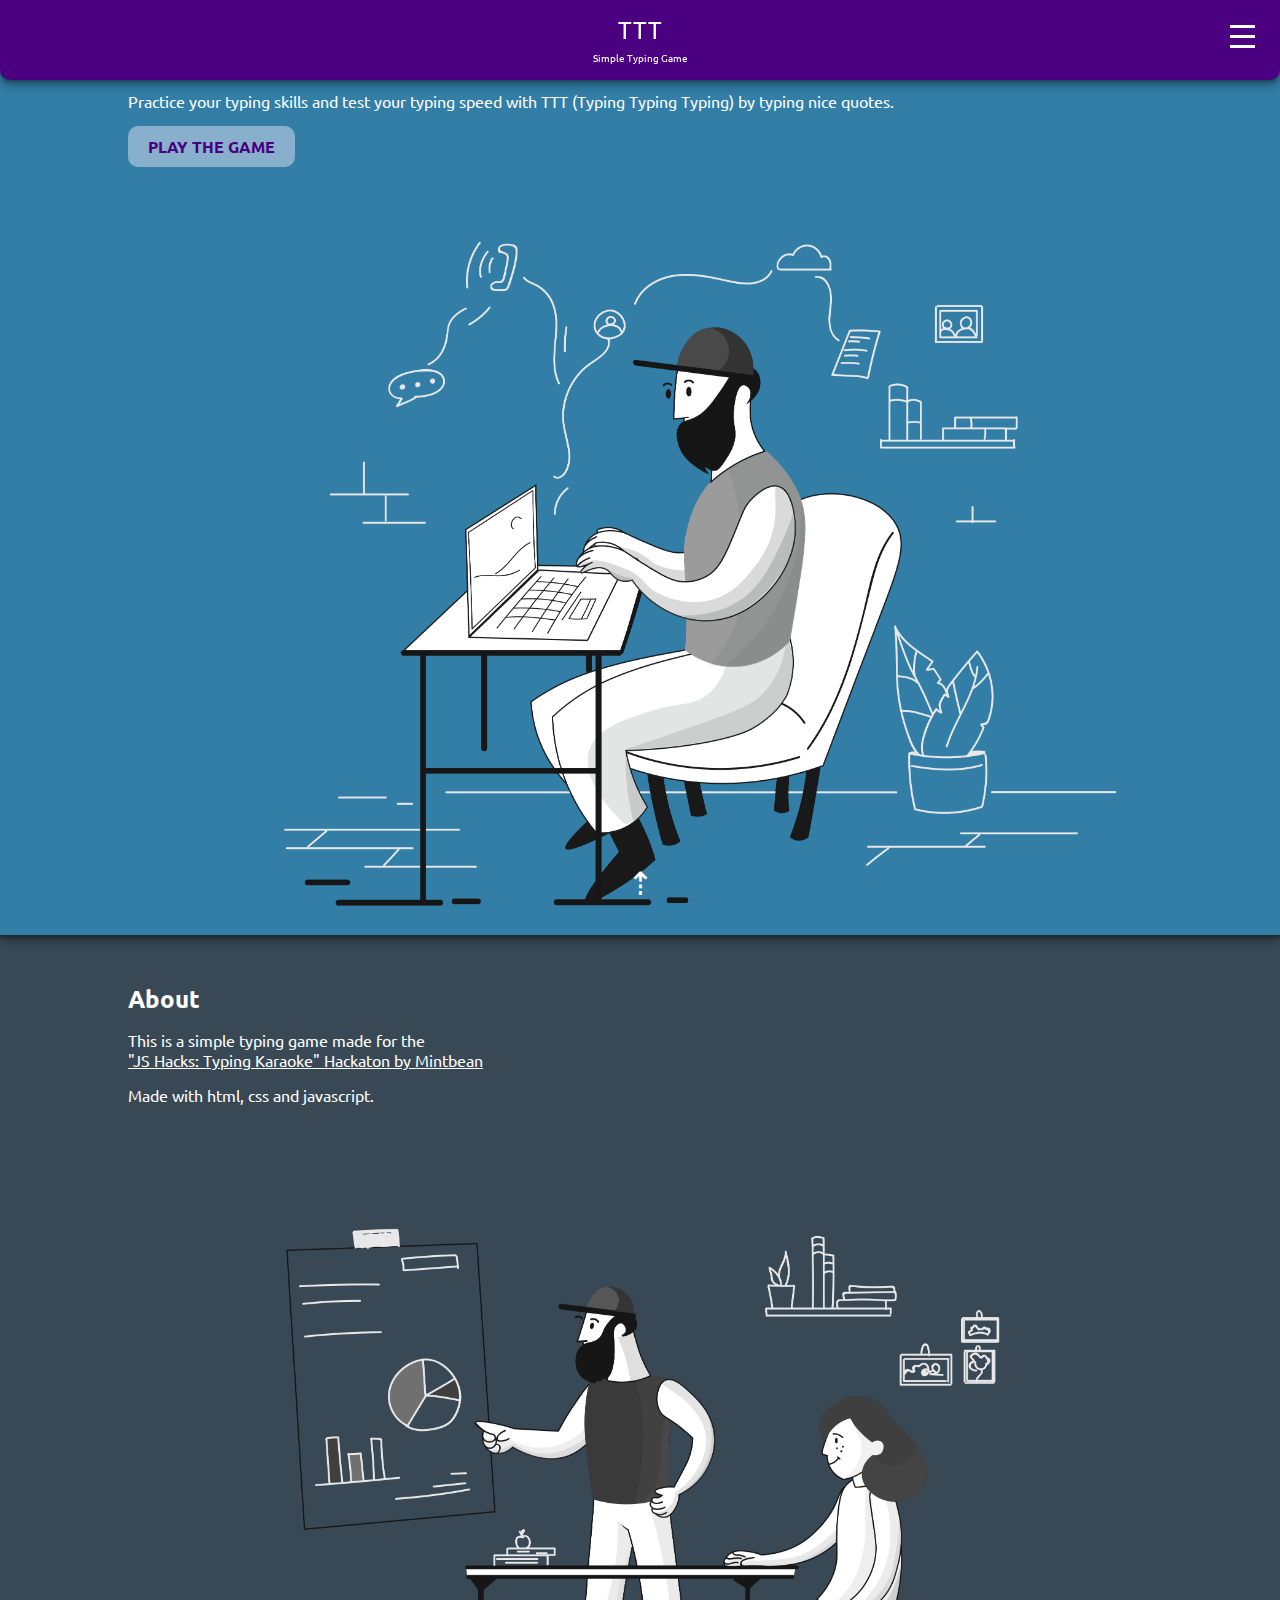
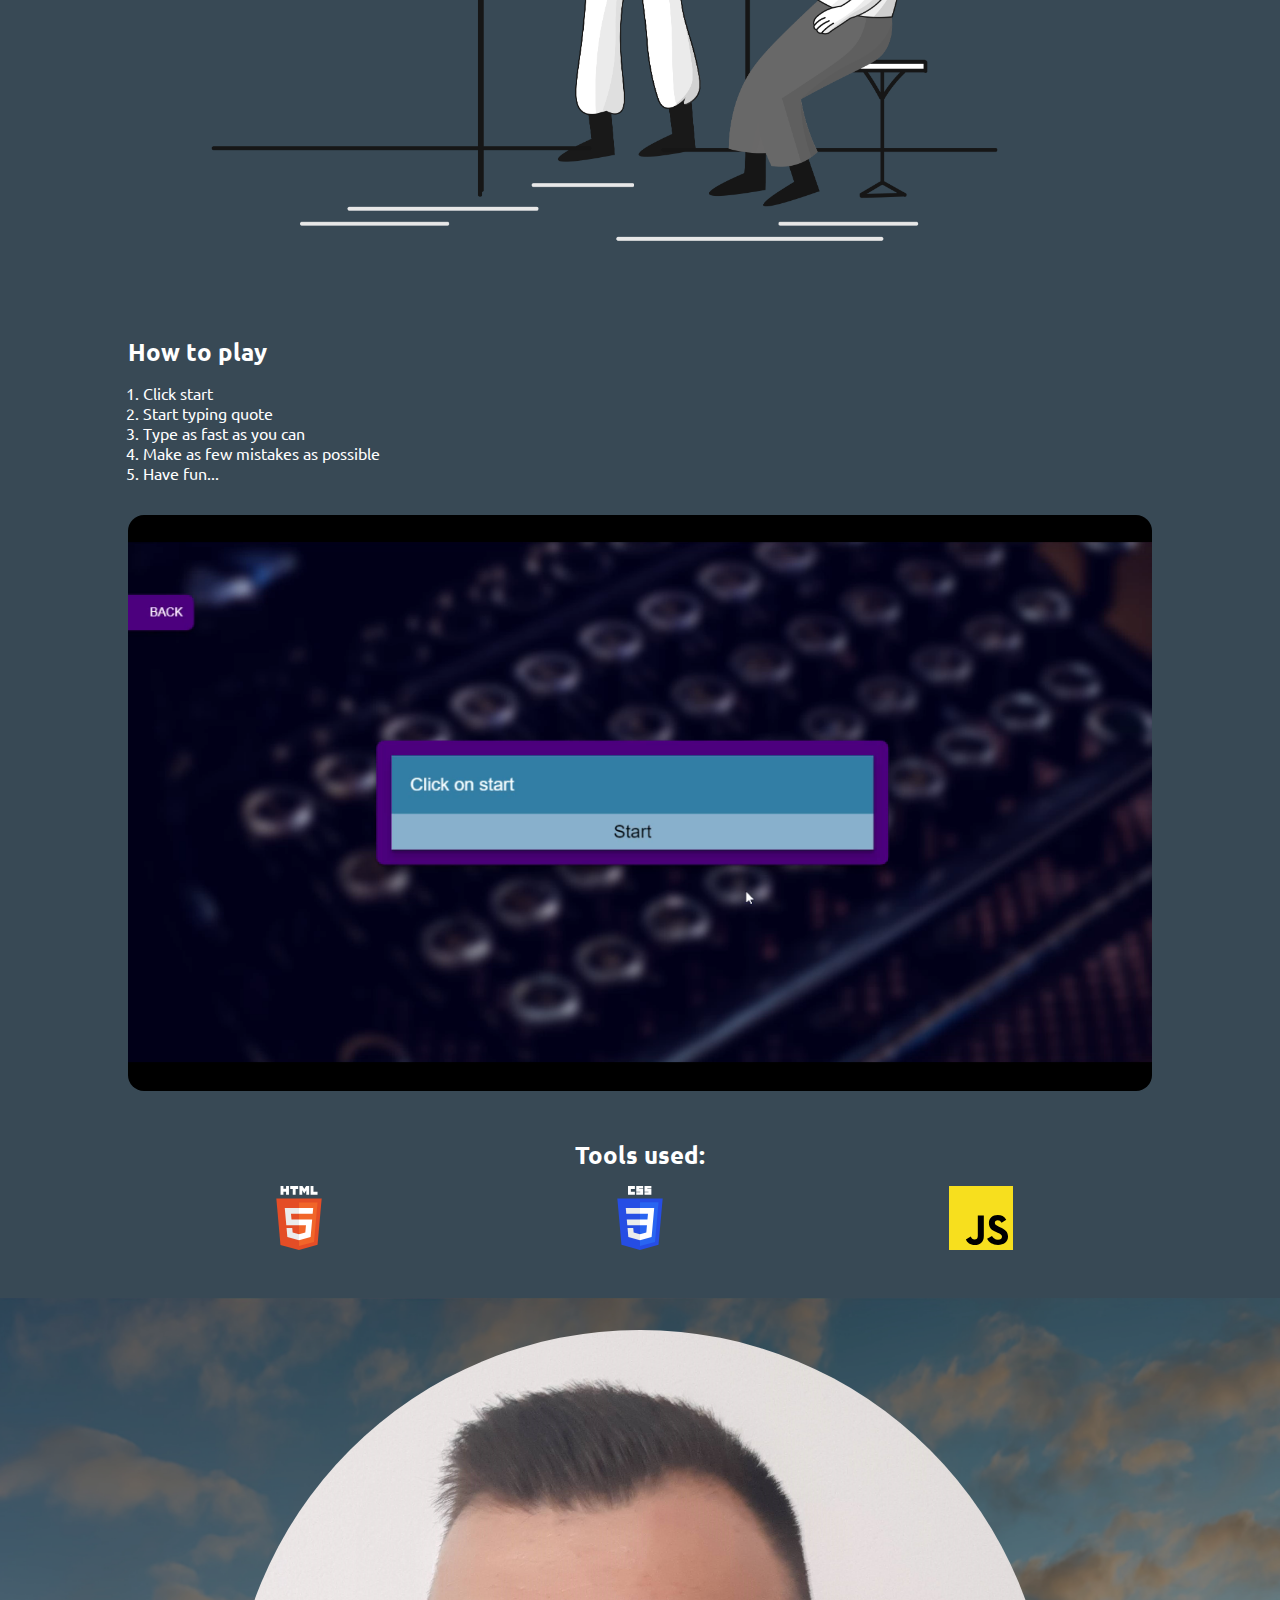
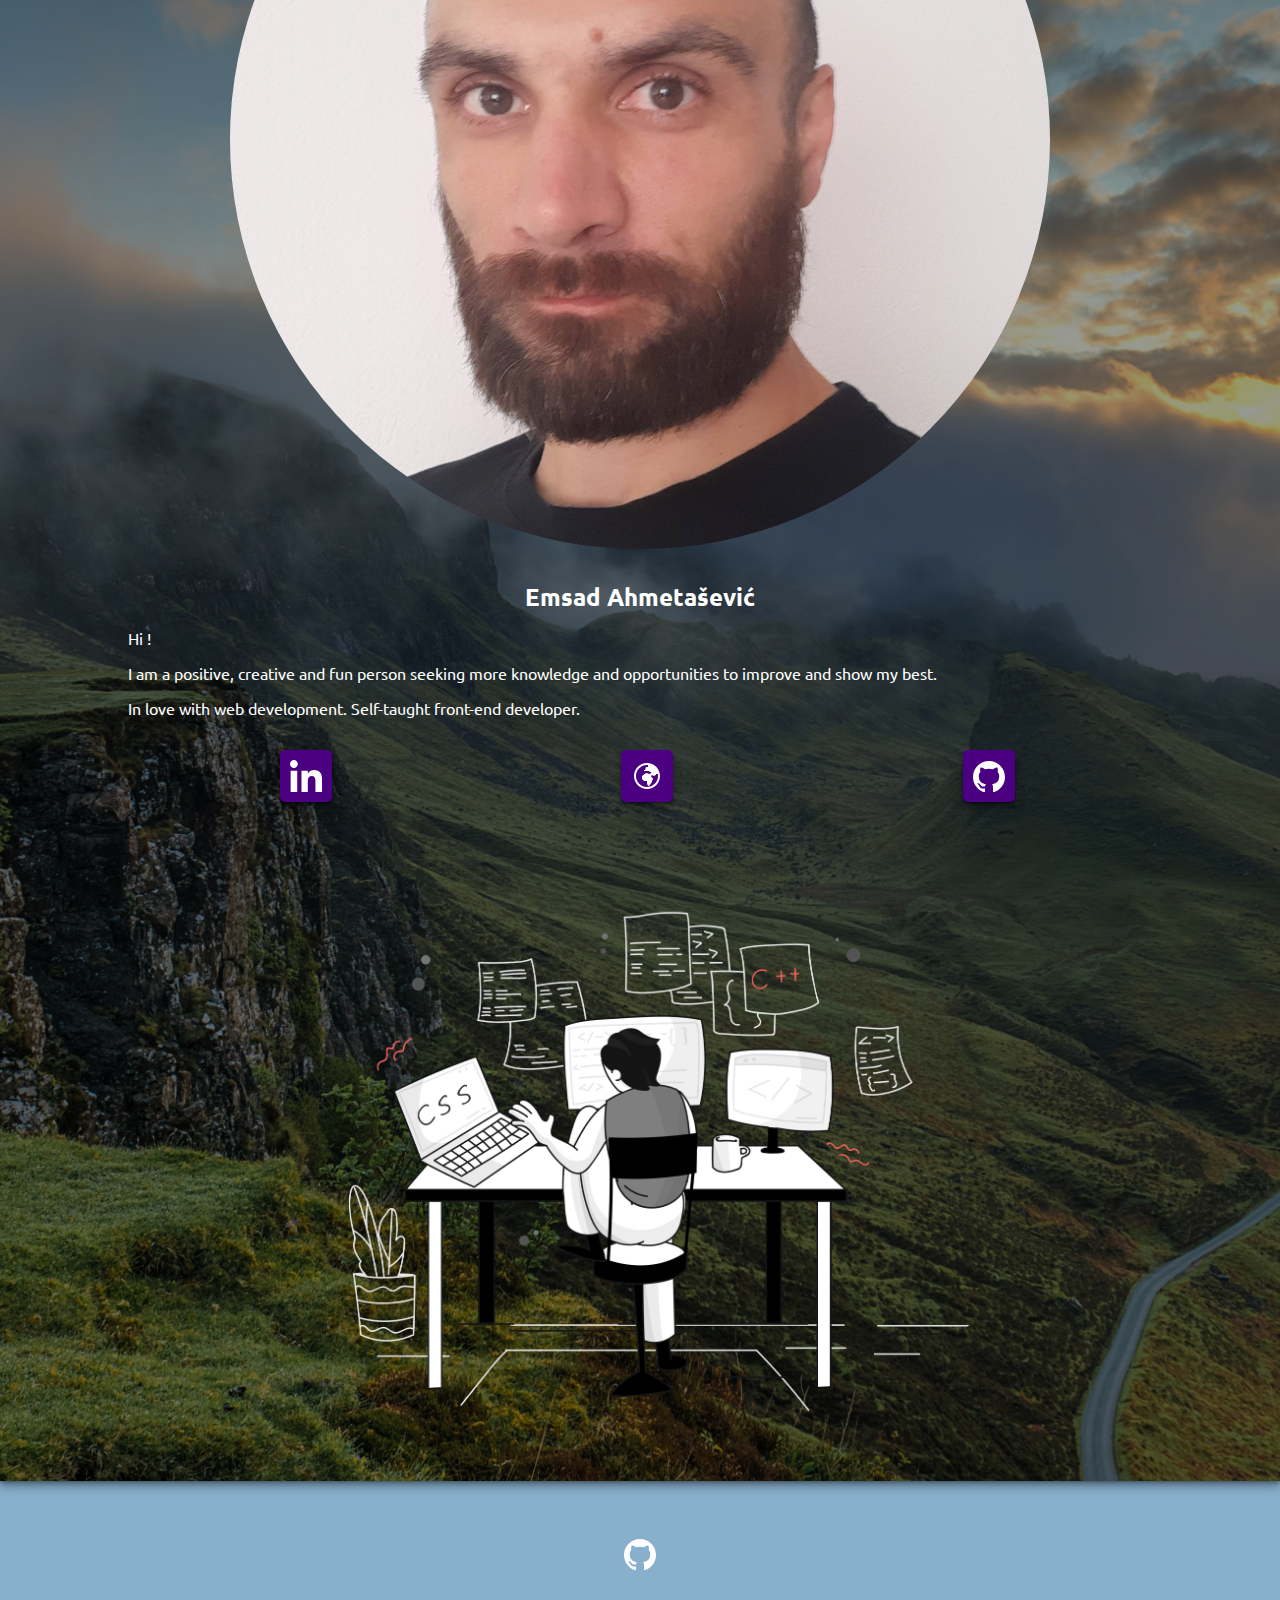
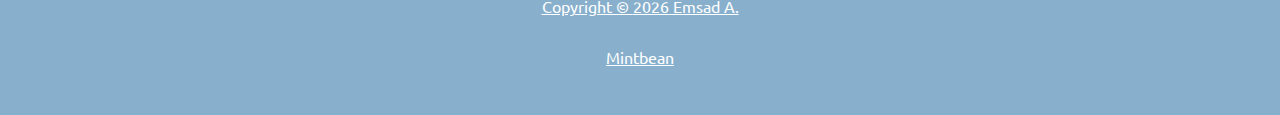
==== commit fa64eba5: "Update" ====
--- a/index.html
+++ b/index.html
@@ -6,22 +6,15 @@
     <meta http-equiv="X-UA-Compatible" content="IE=edge">
     <meta name="viewport" content="width=device-width, initial-scale=1.0">
 
-    <!--  Essential META Tags -->
-
     <meta property="og:title" content="TTT Typing Game by Emsad | JS Hacks: Typing Karaoke Hackaton by Mintbean">
+    <meta property="og:site_name" content="TTT Typing Game by Emsad | JS Hacks: Typing Karaoke Hackaton by Mintbean">
+    <meta property="og:url" content="https://emsad87.github.io/typing-game/">
     <meta property=" og:description"
         content="Type as fast as you can... | Practice your typing skills and test your typing speed with TTT (Typing Typing Typing) by typing nice quotes.">
     <meta property="og:image" content="https://emsad87.github.io/typing-game/TTT.png">
-    <meta property="og:url" content="https://emsad87.github.io/typing-game/">
     <meta name="twitter:card" content="summary_large_image">
-
+    <meta name="twitter:image:alt" content="TTT Typing Game Preview">
     <meta name="author" content="Emsad Ahmetašević">
-
-
-    <!--  Non-Essential, But Recommended -->
-
-    <meta property="og:site_name" content="TTT Typing Game by Emsad | JS Hacks: Typing Karaoke Hackaton by Mintbean">
-    <meta name="twitter:image:alt" content="TTT Typing Game Preview">
 
     <title>TTT Typing Game by Emsad | JS Hacks: Typing Karaoke Hackaton by Mintbean</title>
 
@@ -40,6 +33,8 @@
     <div class="loader">
         <div class="loader__spinner"></div>
     </div>
+
+    <span class="toTop">&#8682;</span>
 
     <nav>
         <div class="logo">
@@ -72,6 +67,8 @@
                 <img src="./img/intro.png" alt="">
             </aside>
 
+            <span class="scroll-indicator">&#8673;</span>
+
         </div>
 
     </header>
@@ -116,10 +113,14 @@
             </section>
 
             <section class="tools">
-                <h2>Tools used:</h2>
-                <img class="toolIcon" src="./img/svg/html.svg" alt="">
-                <img class="toolIcon" src="./img/svg/css.svg" alt="">
-                <img class="toolIcon" src="./img/svg/javascript.svg" alt="">
+                <article>
+                    <h2>Tools used:</h2>
+                </article>
+                <aside>
+                    <img class="toolIcon" src="./img/svg/html.svg" alt="">
+                    <img class="toolIcon" src="./img/svg/css.svg" alt="">
+                    <img class="toolIcon" src="./img/svg/javascript.svg" alt="">
+                </aside>
             </section>
 
         </div>
@@ -197,10 +198,14 @@
             </div>
 
             <div class="copyright">
-                <p>Copyright &copy; <span class="copy-year"></span> A. Emsad</p>
-            </div>
+                <p><a href="https://emsad87.github.io/" title="emsad87.github.io" target="_blank">Copyright &copy; <span
+                            class="copy-year"></span> Emsad
+                        A.</a>
+                </p>
+            </div>
+
             <div class="footer__right">
-                <a href="https://www.mintbean.io/">Mintbean</a>
+                <a href="https://www.mintbean.io/" title="www.mintbean.io" target="_blank">Mintbean</a>
             </div>
         </div>
 
--- a/css/style.css
+++ b/css/style.css
@@ -1,3 +1,94 @@
+:root {
+  --main-color: #4b0082;
+  --second-color: #327ea7;
+  --third-color: #384955;
+  --highlight-color: #88b0cd;
+  --main-font: "Ubuntu", sans-serif;
+  --second-font: "Oxygen", sans-serif;
+}
+
+/* Reset */
+*,
+*::before,
+*::after {
+  box-sizing: border-box;
+  padding: 0;
+  margin: 0;
+}
+
+h1,
+h2,
+p {
+  margin-bottom: 15px;
+}
+
+a {
+  color: currentColor;
+}
+
+html {
+  scroll-behavior: smooth;
+  /* scroll-snap-type: y mandatory; */
+}
+
+body {
+  font-family: var(--main-font);
+  background-color: var(--highlight-color);
+  color: white;
+}
+
+img,
+video {
+  width: 100%;
+  display: block;
+}
+
+.toTop {
+  position: fixed;
+  bottom: 1rem;
+  right: 1rem;
+  z-index: 90;
+  padding: 0.5rem 1rem;
+  border-radius: 1rem;
+  background-color: rgba(75, 0, 130, 0.3);
+  font-size: 2rem;
+}
+
+.scroll-indicator {
+  position: absolute;
+  bottom: 2rem;
+  left: 50%;
+  transform: translateX(-50%);
+  font-size: 2rem;
+  animation: fade 1.5s ease infinite;
+}
+
+@keyframes fade {
+  from {
+    opacity: 1;
+  }
+  50% {
+    opacity: 0;
+  }
+  to {
+    opacity: 1;
+  }
+}
+.playBtn {
+  display: inline-block;
+  background-color: var(--highlight-color);
+  border-radius: 10px;
+  padding: 10px 20px;
+  text-transform: uppercase;
+  color: var(--main-color);
+  font-weight: 600;
+  text-decoration: none;
+}
+
+section {
+  width: 100%;
+}
+
 /* Scrollbar */
 /* width */
 ::-webkit-scrollbar {
@@ -78,7 +169,13 @@
   text-align: center;
   background: var(--main-color);
   border-radius: 0 0 10px 10px;
-  box-shadow: 0 5px 10px black;
+  box-shadow: 0 1px 1px rgba(0, 0, 0, 0.08), 0 2px 2px rgba(0, 0, 0, 0.12), 0 4px 4px rgba(0, 0, 0, 0.16), 0 8px 8px rgba(0, 0, 0, 0.2);
+}
+nav .logo div {
+  font-size: 1.5rem;
+}
+nav .logo small {
+  font-size: 0.6rem;
 }
 nav a {
   text-decoration: none;
@@ -99,18 +196,20 @@
 }
 nav .navbar__links {
   display: none;
-  margin-top: 25px;
-}
-nav ul {
+  margin-top: 3rem;
+}
+nav ul,
+nav ul li {
   list-style: none;
+  padding: 0;
 }
 nav .active {
   display: flex;
   flex-direction: column;
-  gap: 15px;
-}
-
-.creator, .main, .intro {
+  gap: 2rem;
+}
+
+.creator, .tools, .main, .intro {
   position: relative;
   display: flex;
   justify-content: center;
@@ -123,30 +222,51 @@
   max-width: 1024px;
 }
 
+section {
+  position: relative;
+}
+
 .intro {
   min-height: 100vh;
   width: 100%;
   padding: 0 25px;
+  z-index: 1;
   background-color: var(--second-color);
-  box-shadow: 0 5px 10px black;
+  box-shadow: 0 1px 1px rgba(0, 0, 0, 0.08), 0 2px 2px rgba(0, 0, 0, 0.12), 0 4px 4px rgba(0, 0, 0, 0.16), 0 8px 8px rgba(0, 0, 0, 0.2);
 }
 
 .main {
   min-height: 100vh;
   width: 100%;
+  padding-top: 3rem;
   background-color: var(--third-color);
-  box-shadow: 0 5px 10px black;
-}
-
-section {
-  position: relative;
-  padding: 25px 0;
+  box-shadow: 0 1px 1px rgba(0, 0, 0, 0.08), 0 2px 2px rgba(0, 0, 0, 0.12), 0 4px 4px rgba(0, 0, 0, 0.16), 0 8px 8px rgba(0, 0, 0, 0.2);
+}
+.main section:not(.creator) {
+  margin-bottom: 3rem;
+}
+.main video {
+  margin-top: 2rem;
+  border-radius: 1rem;
+}
+.main ul li,
+.main ol li {
+  margin-left: 15px;
+}
+
+.tools aside {
+  display: flex;
+  align-items: center;
+  justify-content: space-around;
+  width: 100%;
+}
+.tools aside img {
+  width: 4rem;
+  height: 4rem;
 }
 
 .creator {
   min-height: 100vh;
-  color: white;
-  box-shadow: 0 5px 10px black;
   z-index: 1;
 }
 .creator::before {
@@ -171,23 +291,36 @@
 }
 .creator img {
   width: 80%;
-  margin: 0 auto;
+  margin: 2rem auto;
   border-radius: 50%;
 }
-
-.tools {
-  display: flex;
-  align-items: center;
-}
-.tools img {
-  width: 50px;
-  height: 50px;
+.creator h2 {
+  text-align: center;
+}
+.creator .social-icons {
+  margin: 2rem 0;
+}
+
+footer {
+  display: flex;
+  justify-content: center;
+  align-items: center;
+  flex-direction: column;
+  text-align: center;
+  padding: 3rem 0;
+}
+footer div {
+  display: flex;
+  flex-direction: column;
+  justify-content: space-between;
+  gap: 1rem;
 }
 
 /* svg */
 svg {
   fill: currentColor;
   display: block;
+  width: 100%;
 }
 
 /* Social icons */
@@ -226,67 +359,4 @@
 .social-icon-text {
   display: inline-block;
   padding-left: 15px;
-}
-
-:root {
-  --main-color: #4b0082;
-  --second-color: #327ea7;
-  --third-color: #384955;
-  --highlight-color: #88b0cd;
-  --main-font: "Ubuntu", sans-serif;
-  --second-font: "Oxygen", sans-serif;
-}
-
-/* Reset */
-*,
-*::before,
-*::after {
-  box-sizing: border-box;
-  padding: 0;
-  margin: 0;
-}
-
-h1,
-h2,
-p {
-  margin-bottom: 15px;
-}
-
-html {
-  scroll-behavior: smooth;
-  /* scroll-snap-type: y mandatory; */
-}
-
-body {
-  font-family: var(--main-font);
-  background-color: var(--highlight-color);
-  color: white;
-}
-
-img,
-video {
-  width: 100%;
-  display: block;
-}
-
-/* svg */
-svg {
-  fill: #fff;
-  display: block;
-  width: 100%;
-}
-
-.playBtn {
-  display: inline-block;
-  background-color: var(--highlight-color);
-  border-radius: 10px;
-  padding: 10px 20px;
-  text-transform: uppercase;
-  color: var(--main-color);
-  font-weight: 600;
-  text-decoration: none;
-}
-
-section {
-  width: 100%;
 }